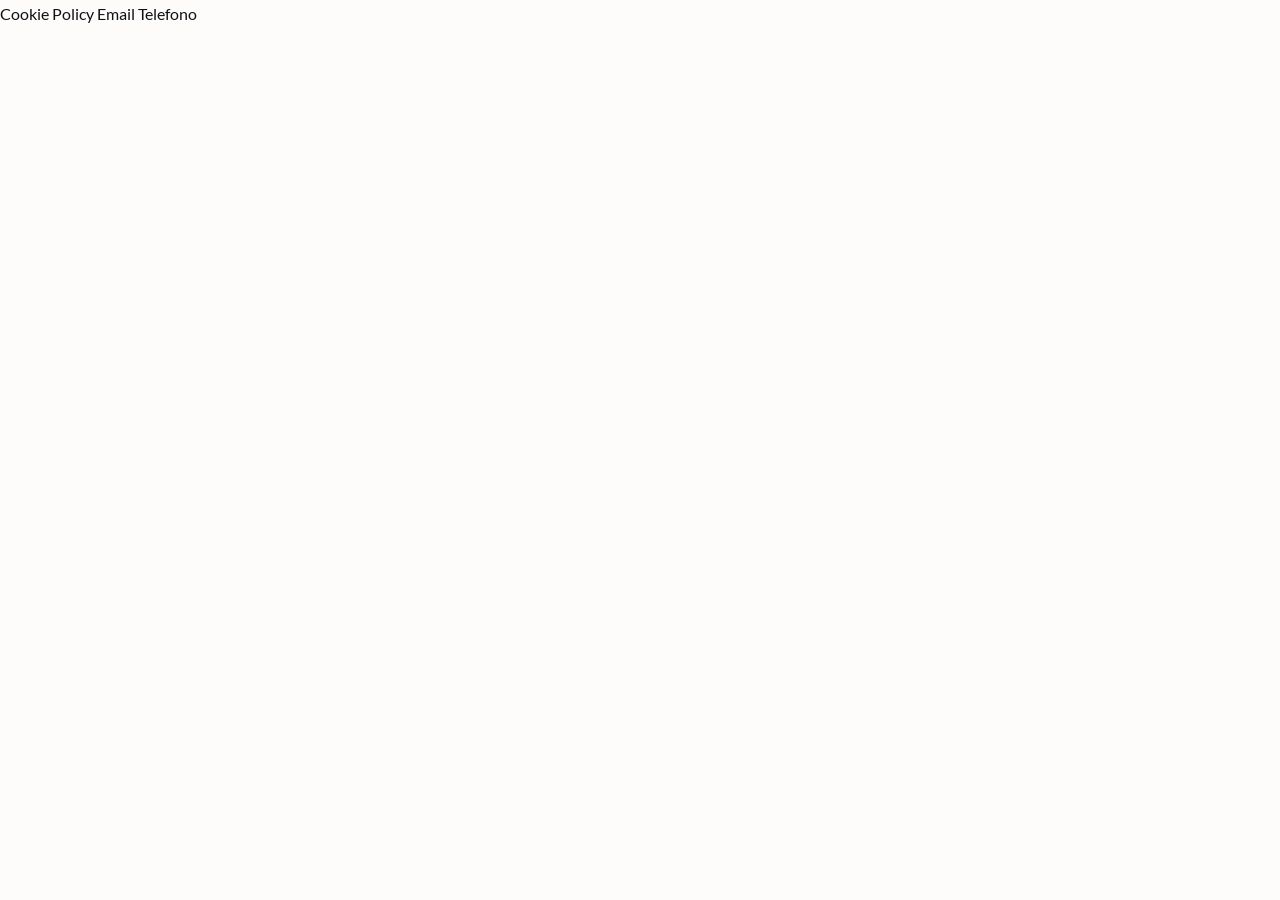
==== index.html @ 01be8a8a "Update index.html" ====
<!DOCTYPE html>
<html lang="it">
<head>
  <script type="text/javascript" src="https://embeds.iubenda.com/widgets/baecb75a-e04f-4a99-af98-a6223f1352f0.js"></script>
  <meta charset="UTF-8" />
  <meta name="viewport" content="width=device-width, initial-scale=1.0" />

  <!-- ═══ SEO META TAGS ═══ -->
  <title>Studio Legale Callari Cefalù | Avvocato Diritto Civile e Commerciale</title>
  <meta name="description" content="Studio Legale Callari a Cefalù (PA). Assistenza legale in diritto civile, diritto d'impresa, contrattualistica commerciale e recupero crediti. Consulenza per privati, professionisti e aziende su tutto il territorio nazionale." />
  <meta name="keywords" content="avvocato cefalù, studio legale cefalù, avvocato civilista cefalù, avvocato palermo, diritto d'impresa, recupero crediti, contrattualistica, avvocato callari" />
  <meta name="author" content="Studio Legale Callari" />
  <meta name="robots" content="index, follow" />
  <link rel="canonical" href="https://avvocatocallari.it/" />

  <!-- ═══ OPEN GRAPH (Facebook, WhatsApp, LinkedIn) ═══ -->
  <meta property="og:type" content="website" />
  <meta property="og:url" content="https://avvocatocallari.it/" />
  <meta property="og:title" content="Studio Legale Callari | Avvocato a Cefalù" />
  <meta property="og:description" content="Assistenza legale in diritto civile, diritto d'impresa e contrattualistica commerciale. Studio con sede a Cefalù, operante su tutto il territorio nazionale." />
  <meta property="og:image" content="https://avvocatocallari.it/logo-callari-lawfirm.png" />
  <meta property="og:locale" content="it_IT" />
  <meta property="og:site_name" content="Studio Legale Callari" />

  <!-- ═══ TWITTER CARD ═══ -->
  <meta name="twitter:card" content="summary_large_image" />
  <meta name="twitter:title" content="Studio Legale Callari | Avvocato a Cefalù" />
  <meta name="twitter:description" content="Assistenza legale in diritto civile, diritto d'impresa e contrattualistica commerciale a Cefalù." />
  <meta name="twitter:image" content="https://avvocatocallari.it/logo-callari-lawfirm.png" />

  <!-- ═══ FAVICON ═══ -->
  <link rel="icon" type="image/png" href="logo-callari-lawfirm.png" />
  <link rel="apple-touch-icon" href="logo-callari-lawfirm.png" />

  <!-- ═══ SCHEMA.ORG STRUCTURED DATA ═══ -->
  <script type="application/ld+json">
  {
    "@context": "https://schema.org",
    "@type": "LegalService",
    "name": "Studio Legale Callari",
    "image": "https://avvocatocallari.it/logo-callari-lawfirm.png",
    "url": "https://avvocatocallari.it/",
    "telephone": "+39-328-928-1558",
    "email": "vincenzocallari@gmail.com",
    "priceRange": "€€",
    "address": {
      "@type": "PostalAddress",
      "streetAddress": "Vicolo Culotta n. 3",
      "addressLocality": "Cefalù",
      "addressRegion": "PA",
      "postalCode": "90015",
      "addressCountry": "IT"
    },
    "geo": {
      "@type": "GeoCoordinates",
      "latitude": "38.0397",
      "longitude": "14.0228"
    },
    "areaServed": [
      {
        "@type": "City",
        "name": "Cefalù"
      },
      {
        "@type": "Country",
        "name": "Italia"
      }
    ],
    "serviceType": [
      "Diritto Civile",
      "Diritto d'Impresa",
      "Contrattualistica Commerciale",
      "Recupero Crediti"
    ],
    "founder": {
      "@type": "Person",
      "name": "Vincenzo Callari",
      "jobTitle": "Avvocato"
    },
    "openingHoursSpecification": {
      "@type": "OpeningHoursSpecification",
      "dayOfWeek": ["Monday", "Tuesday", "Wednesday", "Thursday", "Friday"],
      "opens": "09:00",
      "closes": "19:00",
      "description": "Su appuntamento"
    }
  }
  </script>

  <style>
    /* Font self-hosted - no chiamate a Google Fonts */
    @font-face { font-display: swap; font-family: 'Lato'; font-style: normal; font-weight: 300; src: url('lato-v25-latin-300.woff2') format('woff2'); }
    @font-face { font-display: swap; font-family: 'Lato'; font-style: normal; font-weight: 400; src: url('lato-v25-latin-regular.woff2') format('woff2'); }
    @font-face { font-display: swap; font-family: 'Lato'; font-style: normal; font-weight: 700; src: url('lato-v25-latin-700.woff2') format('woff2'); }
    @font-face { font-display: swap; font-family: 'Playfair Display'; font-style: normal; font-weight: 400; src: url('playfair-display-v40-latin-regular.woff2') format('woff2'); }
    @font-face { font-display: swap; font-family: 'Playfair Display'; font-style: normal; font-weight: 500; src: url('playfair-display-v40-latin-500.woff2') format('woff2'); }
    @font-face { font-display: swap; font-family: 'Playfair Display'; font-style: italic; font-weight: 400; src: url('playfair-display-v40-latin-italic.woff2') format('woff2'); }
  
    *, *::before, *::after { box-sizing: border-box; margin: 0; padding: 0; }

    :root {
      --ink:      #0e1117;
      --ink-2:    #3a3f4a;
      --ink-3:    #7a8190;
      --gold:     #9e7c3f;
      --gold-mid: #b8935a;
      --gold-l:   #f5ede0;
      --gold-ll:  #faf5ee;
      --navy:     #14213d;
      --line:     #e4e7ed;
      --line-warm:#e8e2d9;
      --bg:       #fdfcfa;
      --bg-off:   #f7f4ef;
      --max:      1100px;
      --ease:     cubic-bezier(.4,0,.2,1);
    }

    html { scroll-behavior: smooth; font-size: 16px; }

    body {
      font-family: 'Lato', sans-serif;
      background: var(--bg);
      color: var(--ink);
      line-height: 1.7;
      -webkit-font-smoothing: antialiased;
    }

    a { color: inherit; text-decoration: none; }
    img { max-width: 100%; display: block; }

    .wrap {
      width: min(var(--max), 100% - 48px);
      margin-inline: auto;
    }

    @keyframes fadeUp {
      from { opacity: 0; transform: translateY(28px); }
      to   { opacity: 1; transform: translateY(0); }
    }
    .fade-up { animation: fadeUp .8s var(--ease) both; }
    .delay-1 { animation-delay: .12s; }
    .delay-2 { animation-delay: .24s; }
    .delay-3 { animation-delay: .36s; }

    /* ── HEADER ─────────────────────────────────────── */
    header {
      position: sticky; top: 0; z-index: 90;
      background: rgba(253,252,250,.97);
      backdrop-filter: blur(14px);
      border-bottom: 1px solid var(--line-warm);
    }

    .nav-inner {
      display: flex;
      align-items: center;
      justify-content: space-between;
      height: 100px;
      gap: 32px;
    }

    .brand a { display: flex; align-items: center; text-decoration: none; }
    .brand svg { height: 52px; width: auto; }

    .nav-links { display: flex; gap: 4px; list-style: none; }
    .nav-links a {
      padding: 8px 16px;
      border-radius: 4px;
      font-size: .8rem;
      font-weight: 700;
      letter-spacing: .07em;
      text-transform: uppercase;
      color: var(--ink-3);
      transition: color .2s, background .2s;
    }
    .nav-links a:hover { color: var(--navy); background: var(--gold-ll); }

    .nav-cta {
      padding: 10px 22px !important;
      background: var(--navy) !important;
      color: #fff !important;
      border-radius: 4px !important;
      transition: background .2s !important;
    }
    .nav-cta:hover { background: var(--gold) !important; }

    /* ── QUOTE BAND ─────────────────────────────────── */
    .quote-band {
      background: var(--navy);
      padding: 88px 0;
      position: relative;
      overflow: hidden;
    }
    .quote-band::before {
      content: '"';
      font-family: 'Playfair Display', serif;
      font-size: 30rem;
      line-height: .7;
      color: rgba(255,255,255,.03);
      position: absolute;
      top: -40px; left: -20px;
      pointer-events: none;
      user-select: none;
    }
    .quote-band::after {
      content: '';
      position: absolute;
      bottom: 0; left: 0; right: 0;
      height: 3px;
      background: linear-gradient(90deg, transparent, var(--gold-mid), transparent);
    }

    .quote-band blockquote {
      font-family: 'Playfair Display', serif;
      font-style: italic;
      font-size: clamp(1.5rem, 2.8vw, 2.2rem);
      line-height: 1.55;
      color: rgba(255,255,255,.92);
      max-width: 58ch;
      position: relative;
      padding-left: 32px;
    }
    .quote-band blockquote::before {
      content: '';
      position: absolute;
      left: 0; top: 6px; bottom: 6px;
      width: 3px;
      background: var(--gold-mid);
      border-radius: 2px;
    }

    /* ── GENERIC SECTION ────────────────────────────── */
    section { padding: 88px 0; border-bottom: 1px solid var(--line-warm); }
    section:last-of-type { border-bottom: none; }

    .section-label {
      display: inline-flex;
      align-items: center;
      gap: 10px;
      font-size: .7rem;
      font-weight: 700;
      letter-spacing: .16em;
      text-transform: uppercase;
      color: var(--gold);
      margin-bottom: 16px;
    }
    .section-label::before {
      content: '';
      display: block;
      width: 24px; height: 1px;
      background: var(--gold);
    }

    .section-title {
      font-family: 'Playfair Display', serif;
      font-size: clamp(2rem, 3.5vw, 3rem);
      font-weight: 400;
      line-height: 1.1;
      letter-spacing: -.02em;
      color: var(--navy);
      margin-bottom: 16px;
    }

    .section-sub {
      font-size: 1rem;
      color: var(--ink-3);
      max-width: 56ch;
      line-height: 1.8;
    }

    .section-head { margin-bottom: 56px; }

    /* ── STUDIO ─────────────────────────────────────── */
    #studio { background: var(--bg); }

    .studio-grid {
      display: grid;
      grid-template-columns: 1fr 1fr;
      gap: 56px;
    }

    .studio-block p {
      color: var(--ink-2);
      font-size: 1rem;
      line-height: 1.85;
      margin-bottom: 20px;
      text-align: justify;
    }
    .studio-block p:last-child { margin-bottom: 0; }

    /* ── SERVICES ───────────────────────────────────── */
    #servizi { background: var(--bg-off); }

    .services-grid {
      display: grid;
      grid-template-columns: repeat(3, 1fr);
      gap: 24px;
    }

    .svc {
      background: var(--bg);
      border: 1px solid var(--line-warm);
      border-radius: 10px;
      padding: 36px 30px 30px;
      position: relative;
      overflow: hidden;
      transition: transform .25s var(--ease), box-shadow .25s var(--ease);
    }
    .svc::before {
      content: '';
      position: absolute;
      top: 0; left: 0; right: 0;
      height: 3px;
      background: linear-gradient(90deg, var(--gold), var(--gold-mid));
      transform: scaleX(0);
      transform-origin: left;
      transition: transform .3s var(--ease);
    }
    .svc:hover { transform: translateY(-4px); box-shadow: 0 16px 48px rgba(14,17,23,.08); }
    .svc:hover::before { transform: scaleX(1); }

    .svc h3 {
      font-family: 'Playfair Display', serif;
      font-size: 1.35rem;
      font-weight: 400;
      color: var(--navy);
      margin-bottom: 14px;
      line-height: 1.25;
    }
    .svc p {
      font-size: .9rem;
      color: var(--ink-3);
      line-height: 1.8;
      text-align: justify;
    }
    .svc-link {
      display: inline-flex;
      align-items: center;
      gap: 6px;
      margin-top: 20px;
      font-size: .75rem;
      font-weight: 700;
      letter-spacing: .09em;
      text-transform: uppercase;
      color: var(--gold);
      transition: gap .2s;
    }
    .svc-link:hover { gap: 10px; }
    .svc-link::after { content: '→'; }

    /* ── METHOD ─────────────────────────────────────── */
    #metodo { background: var(--navy); }
    #metodo .section-label { color: var(--gold-mid); }
    #metodo .section-label::before { background: var(--gold-mid); }
    #metodo .section-title { color: #fff; }

    .method-grid {
      display: grid;
      grid-template-columns: repeat(4, 1fr);
      gap: 1px;
      background: rgba(255,255,255,.08);
      border: 1px solid rgba(255,255,255,.08);
      border-radius: 10px;
      overflow: hidden;
    }

    .step {
      padding: 36px 28px;
      background: rgba(255,255,255,.03);
      transition: background .2s;
    }
    .step:hover { background: rgba(255,255,255,.07); }

    .step-num {
      font-family: 'Playfair Display', serif;
      font-size: 4rem;
      font-weight: 400;
      color: var(--gold-mid);
      opacity: .35;
      line-height: 1;
      margin-bottom: 20px;
      user-select: none;
    }
    .step h3 {
      font-size: .8rem;
      font-weight: 700;
      letter-spacing: .09em;
      text-transform: uppercase;
      color: rgba(255,255,255,.9);
      margin-bottom: 12px;
    }
    .step p { font-size: .875rem; color: rgba(255,255,255,.5); line-height: 1.75; }

    /* ── LAW PILLS ──────────────────────────────────── */
    #lawpills { background: var(--bg-off); }

    .pills-grid {
      display: grid;
      grid-template-columns: repeat(3, 1fr);
      gap: 20px;
    }

    .pill-card {
      background: var(--bg);
      border: 1px solid var(--line-warm);
      border-radius: 10px;
      padding: 28px;
      display: flex;
      flex-direction: column;
      gap: 14px;
      transition: transform .25s var(--ease), box-shadow .25s var(--ease);
    }
    .pill-card:hover { transform: translateY(-3px); box-shadow: 0 12px 36px rgba(14,17,23,.07); }

    .pill-tag {
      display: inline-block;
      font-size: .65rem;
      font-weight: 700;
      letter-spacing: .12em;
      text-transform: uppercase;
      padding: 5px 11px;
      border-radius: 3px;
      align-self: flex-start;
    }
    .pill-tag--massima   { background: #eef2ff; color: #3730a3; }
    .pill-tag--curiosita { background: var(--gold-ll); color: #7c5c1e; }
    .pill-tag--caso      { background: #f0fdf4; color: #166534; }

    .pill-title {
      font-family: 'Playfair Display', serif;
      font-size: 1.1rem;
      font-weight: 400;
      color: var(--navy);
      line-height: 1.3;
    }
    .pill-text {
      font-size: .875rem;
      color: var(--ink-3);
      line-height: 1.8;
      text-align: justify;
      flex-grow: 1;
    }

    /* ── FAQ ────────────────────────────────────────── */
    #faq { background: var(--bg); }

    .faq-list {
      border: 1px solid var(--line-warm);
      border-radius: 10px;
      overflow: hidden;
    }
    .faq-item {
      border-bottom: 1px solid var(--line-warm);
      padding: 32px 36px;
      display: grid;
      grid-template-columns: 1fr 1fr;
      gap: 40px;
      transition: background .2s;
    }
    .faq-item:last-child { border-bottom: none; }
    .faq-item:hover { background: var(--gold-ll); }

    .faq-q {
      font-family: 'Playfair Display', serif;
      font-size: 1.1rem;
      font-weight: 400;
      color: var(--navy);
      line-height: 1.4;
    }
    .faq-a { font-size: .9rem; color: var(--ink-3); line-height: 1.8; }

    /* ── CONTACT ────────────────────────────────────── */
    #contatti { background: var(--bg-off); }

    .contact-grid {
      display: grid;
      grid-template-columns: 1fr 1fr;
      gap: 32px;
      align-items: start;
    }

    .contact-block {
      background: var(--bg);
      border: 1px solid var(--line-warm);
      border-radius: 10px;
      overflow: hidden;
    }
    .contact-row {
      display: grid;
      grid-template-columns: 110px 1fr;
      gap: 16px;
      align-items: start;
      padding: 18px 24px;
      border-bottom: 1px solid var(--line-warm);
      transition: background .15s;
    }
    .contact-row:last-child { border-bottom: none; }
    .contact-row:hover { background: var(--gold-ll); }

    .contact-key {
      font-size: .68rem;
      font-weight: 700;
      letter-spacing: .12em;
      text-transform: uppercase;
      color: var(--ink-3);
      padding-top: 2px;
    }
    .contact-val { font-size: .95rem; color: var(--ink-2); line-height: 1.6; }
    .contact-val a { color: var(--gold); }

    .cta-box {
      background: var(--navy);
      border-radius: 10px;
      padding: 44px;
      color: #fff;
      position: relative;
      overflow: hidden;
    }
    .cta-box::after {
      content: '';
      position: absolute;
      bottom: 0; left: 0; right: 0;
      height: 3px;
      background: linear-gradient(90deg, var(--gold), var(--gold-mid), transparent);
    }

    .cta-box h3 {
      font-family: 'Playfair Display', serif;
      font-size: 2rem;
      font-weight: 400;
      line-height: 1.2;
      margin-bottom: 14px;
    }
    .cta-box p {
      font-size: .95rem;
      color: rgba(255,255,255,.55);
      margin-bottom: 28px;
      line-height: 1.8;
    }
    .cta-list {
      list-style: none;
      display: grid;
      gap: 10px;
      margin-bottom: 36px;
    }
    .cta-list li {
      display: flex;
      align-items: flex-start;
      gap: 12px;
      font-size: .875rem;
      color: rgba(255,255,255,.7);
    }
    .cta-list li::before { content: '—'; color: var(--gold-mid); flex-shrink: 0; }

    .cta-btns { display: flex; gap: 12px; flex-wrap: wrap; }

    /* ── BUTTONS ────────────────────────────────────── */
    .btn {
      display: inline-flex;
      align-items: center;
      justify-content: center;
      padding: 13px 26px;
      border-radius: 5px;
      font-size: .85rem;
      font-weight: 700;
      letter-spacing: .05em;
      text-transform: uppercase;
      cursor: pointer;
      border: none;
      transition: background .2s, transform .15s, box-shadow .2s;
    }
    .btn:hover { transform: translateY(-1px); }
    .btn-white { background: #fff; color: var(--navy); }
    .btn-white:hover { background: var(--gold-l); box-shadow: 0 6px 20px rgba(0,0,0,.1); }
    .btn-gold { background: var(--gold); color: #fff; }
    .btn-gold:hover { background: #7c6030; box-shadow: 0 6px 20px rgba(158,124,63,.3); }

    /* ── FOOTER ─────────────────────────────────────── */
    footer {
      background: #0a0e18;
      color: rgba(255,255,255,.35);
      padding: 44px 0;
      font-size: .82rem;
    }
    .footer-inner {
      display: flex;
      justify-content: space-between;
      align-items: center;
      gap: 24px;
      flex-wrap: wrap;
    }
    .footer-brand {
      font-family: 'Playfair Display', serif;
      font-size: 1.05rem;
      color: rgba(255,255,255,.65);
      margin-bottom: 4px;
    }
    .footer-links { display: flex; gap: 20px; }
    .footer-links a { color: rgba(255,255,255,.35); transition: color .2s; }
    .footer-links a:hover { color: var(--gold-mid); }
    footer p { line-height: 1.75; }

    /* ── RESPONSIVE ─────────────────────────────────── */
    @media (max-width: 960px) {
      .studio-grid, .contact-grid { grid-template-columns: 1fr; }
      .method-grid { grid-template-columns: repeat(2, 1fr); }
      .step { border-bottom: 1px solid rgba(255,255,255,.08); }
      .step:nth-last-child(-n+2) { border-bottom: none; }
      .services-grid { grid-template-columns: 1fr; }
      .pills-grid { grid-template-columns: repeat(2, 1fr); }
      .faq-item { grid-template-columns: 1fr; gap: 14px; }
      .footer-inner { flex-direction: column; align-items: flex-start; }
    }
    @media (max-width: 640px) {
      .nav-links { display: none; }
      .method-grid { grid-template-columns: 1fr; }
      .pills-grid { grid-template-columns: 1fr; }
      .quote-band::before { display: none; }
    }
  </style>
<!-- ═══ JSON-LD STRUCTURED DATA ═══ -->
<script type="application/ld+json">
{
  "@context": "https://schema.org",
  "@type": "LegalService",
  "@id": "https://avvocatocallari.it/#legalservice",
  "name": "Studio Legale Callari",
  "alternateName": "Avvocato Vincenzo Callari",
  "description": "Studio Legale Callari a Cefalù (PA). Assistenza legale in diritto civile, diritto d'impresa, contrattualistica commerciale e recupero crediti. Consulenza per privati, professionisti e aziende su tutto il territorio nazionale.",
  "url": "https://avvocatocallari.it/",
  "logo": "https://avvocatocallari.it/logo-callari-lawfirm.png",
  "image": "https://avvocatocallari.it/logo-callari-lawfirm.png",
  "telephone": "+39 328 928 1558",
  "email": "studio@avvocatocallari.it",
  "priceRange": "€€",
  "address": {
    "@type": "PostalAddress",
    "streetAddress": "Vicolo Culotta n. 3",
    "addressLocality": "Cefalù",
    "addressRegion": "PA",
    "postalCode": "90015",
    "addressCountry": "IT"
  },
  "geo": {
    "@type": "GeoCoordinates",
    "latitude": 38.0398,
    "longitude": 14.0228
  },
  "openingHoursSpecification": [{
    "@type": "OpeningHoursSpecification",
    "dayOfWeek": ["Monday", "Tuesday", "Wednesday", "Thursday", "Friday"],
    "opens": "09:00",
    "closes": "18:00"
  }],
  "areaServed": [
    {"@type": "City", "name": "Cefalù"},
    {"@type": "City", "name": "Palermo"},
    {"@type": "City", "name": "Termini Imerese"},
    {"@type": "Country", "name": "Italia"}
  ],
  "serviceType": [
    "Diritto Civile",
    "Diritto d'Impresa",
    "Contrattualistica Commerciale",
    "Recupero Crediti",
    "Consulenza Legale"
  ],
  "founder": {
    "@type":
</head>
<body>

<!-- ══ HEADER ════════════════════════════════════════ -->
<header>
  <div class="wrap nav-inner">
            <a href="#" class="brand">
        <img src="[data-uri]" alt="Studio Legale Callari" style="height:68px;width:auto;display:block;">
      </a>
    <nav>
      <ul class="nav-links">
        <li><a href="#studio">Studio</a></li>
        <li><a href="#servizi">Attività</a></li>
        <li><a href="#metodo">Metodo</a></li>
        <li><a href="#lawpills">Law Pills</a></li>
        <li><a href="#contatti" class="nav-cta">Contattaci</a></li>
      </ul>
    </nav>
  </div>
</header>

<!-- ══ QUOTE BAND ════════════════════════════════════ -->
<div class="quote-band">
  <div class="wrap">
    <blockquote class="fade-up">
      Ogni incarico richiede metodo, rigore e chiarezza. Il cliente deve comprendere il problema, le opzioni disponibili e la strategia più adatta per tutelare concretamente i propri interessi.
    </blockquote>
  </div>
</div>

<!-- ══ STUDIO ════════════════════════════════════════ -->
<section id="studio">
  <div class="wrap">
    <div class="section-head">
      <div class="section-label">Lo studio</div>
      <h2 class="section-title">Chi siamo</h2>
    </div>
    <div class="studio-grid">
      <div class="studio-block">
        <p>Lo Studio Legale Callari opera prevalentemente nelle materie del diritto civile e commerciale, con particolare focus sulla contrattualistica d'impresa e sull'assistenza alle aziende nella gestione delle problematiche legali connesse ai rapporti commerciali. Lo Studio offre supporto sia nella fase di consulenza strategica sia nella gestione del contenzioso, con l'obiettivo di garantire una tutela efficace e concreta degli interessi d'impresa.</p>
      </div>
      <div class="studio-block">
        <p>Lo Studio ha sede a Cefalù e opera su tutto il territorio nazionale, avvalendosi di una rete consolidata di collaborazioni con professionisti di comprovata competenza, che consente di assicurare una presenza capillare e un'assistenza diretta presso i principali fori italiani.</p>
      </div>
    </div>
  </div>
</section>

<!-- ══ SERVICES ══════════════════════════════════════ -->
<section id="servizi">
  <div class="wrap">
    <div class="section-head">
      <div class="section-label">Aree di attività</div>
      <h2 class="section-title">Cosa facciamo</h2>
    </div>
    <div class="services-grid">
      <div class="svc">
        <h3>Diritto d'Impresa</h3>
        <p>Lo Studio Legale Callari affianca aziende, professionisti e operatori economici nella gestione delle questioni giuridiche connesse all'attività d'impresa, contribuendo al perseguimento dei loro obiettivi economici e strategici.</p>
        <a class="svc-link" href="#contatti">Richiedi un contatto</a>
      </div>
      <div class="svc">
        <h3>Diritto Civile</h3>
        <p>Attraverso un approccio fondato su metodo, rigore e tempestività lo studio presta assistenza legale, sia in ambito stragiudiziale che giudiziale, in materia di diritto civile, con particolare focus sulla gestione dei rapporti obbligatori e sulla tutela della proprietà e dei diritti reali.</p>
        <a class="svc-link" href="#contatti">Parliamone</a>
      </div>
      <div class="svc">
        <h3>Recupero Crediti</h3>
        <p>Lo Studio offre assistenza specialistica per la salvaguardia dei diritti di credito, affiancando privati e imprese nella gestione delle posizioni deteriorate. L'attività comprende l'analisi preliminare della posizione debitoria, la predisposizione di strategie di recupero personalizzate e l'assistenza nelle fasi stragiudiziali e giudiziali.</p>
        <a class="svc-link" href="#contatti">Chiedi una valutazione</a>
      </div>
    </div>
  </div>
</section>

<!-- ══ METHOD ════════════════════════════════════════ -->
<section id="metodo">
  <div class="wrap">
    <div class="section-head">
      <div class="section-label">Il nostro metodo</div>
      <h2 class="section-title">Come lavoriamo</h2>
    </div>
    <div class="method-grid">
      <div class="step">
        <div class="step-num">01</div>
        <h3>Analisi Preliminare</h3>
        <p>Esame del caso, analisi della documentazione e individuazione degli obiettivi da raggiungere.</p>
      </div>
      <div class="step">
        <div class="step-num">02</div>
        <h3>Strategia Legale</h3>
        <p>Valutazione del percorso più efficace, attraverso l'individuazione delle possibili strategie di tutela nella fase stragiudiziale o giudiziale.</p>
      </div>
      <div class="step">
        <div class="step-num">03</div>
        <h3>Chiarezza</h3>
        <p>Informazioni chiare su tempi, passaggi e possibili esiti dell'attività professionale.</p>
      </div>
      <div class="step">
        <div class="step-num">04</div>
        <h3>Tutela Concreta</h3>
        <p>Ogni attività è orientata a proteggere in modo serio e consapevole gli interessi del cliente.</p>
      </div>
    </div>
  </div>
</section>

<!-- ══ LAW PILLS ═════════════════════════════════════ -->
<section id="lawpills">
  <div class="wrap">
    <div class="section-head">
      <div class="section-label">Dal nostro studio</div>
      <h2 class="section-title">Law Pills</h2>
      <p class="section-sub">Curiosità, massime e principi giuridici in pillole.</p>
    </div>
    <div class="pills-grid">
      <div class="pill-card">
        <span class="pill-tag pill-tag--massima">Massima</span>
        <h3 class="pill-title">Chi tace non sempre acconsente</h3>
        <p class="pill-text">Nel diritto dei contratti, il silenzio non equivale ad accettazione, salvo che la legge o gli usi lo prevedano diversamente. Prima di ritenere concluso un accordo, è sempre necessario verificare che vi sia stata una manifestazione di volontà chiara ed inequivoca.</p>
      </div>
      <div class="pill-card">
        <span class="pill-tag pill-tag--curiosita">Curiosità</span>
        <h3 class="pill-title">Il contratto scritto non è sempre obbligatorio</h3>
        <p class="pill-text">In Italia, la forma scritta è richiesta solo per alcune tipologie di contratti — come compravendite immobiliari o contratti di locazione ultranovennali. Per molti accordi commerciali, anche un accordo verbale è giuridicamente vincolante, seppur difficile da provare.</p>
      </div>
      <div class="pill-card">
        <span class="pill-tag pill-tag--caso">Caso risolto</span>
        <h3 class="pill-title">Clausola penale eccessiva? Si può ridurre</h3>
        <p class="pill-text">In un recente incarico, il nostro studio ha ottenuto la riduzione giudiziale di una clausola penale contrattuale ritenuta manifestamente eccessiva rispetto al danno effettivamente subito. L'art. 1384 c.c. attribuisce al giudice questo potere di intervento.</p>
      </div>
      <div class="pill-card">
        <span class="pill-tag pill-tag--massima">Massima</span>
        <h3 class="pill-title">Il creditore ha l'obbligo di cooperare</h3>
        <p class="pill-text">Secondo il principio di buona fede nell'esecuzione del contratto, il creditore non può aggravare inutilmente la posizione del debitore. Chi non collabora alla ricezione della prestazione può perdere il diritto agli interessi di mora.</p>
      </div>
      <div class="pill-card">
        <span class="pill-tag pill-tag--curiosita">Curiosità</span>
        <h3 class="pill-title">La PEC ha valore legale equiparato alla raccomandata</h3>
        <p class="pill-text">Una comunicazione inviata tramite Posta Elettronica Certificata ha lo stesso valore probatorio di una raccomandata con ricevuta di ritorno. È lo strumento più efficace per notifiche, diffide e comunicazioni formali in ambito professionale e commerciale.</p>
      </div>
      <div class="pill-card">
        <span class="pill-tag pill-tag--caso">Caso risolto</span>
        <h3 class="pill-title">Recupero credito senza ricorrere al tribunale</h3>
        <p class="pill-text">Attraverso una strategia stragiudiziale mirata — diffida formale via PEC, analisi della solvibilità del debitore e proposta di accordo transattivo — lo studio ha ottenuto il recupero integrale del credito in meno di 60 giorni, evitando costi e tempi del contenzioso.</p>
      </div>
    </div>
  </div>
</section>

<!-- ══ FAQ ════════════════════════════════════════════ -->
<section id="faq">
  <div class="wrap">
    <div class="section-head">
      <div class="section-label">FAQ</div>
      <h2 class="section-title">Domande frequenti</h2>
    </div>
    <div class="faq-list">
      <div class="faq-item">
        <div class="faq-q">Come richiedere un appuntamento?</div>
        <div class="faq-a">Puoi contattare lo studio tramite telefono, messaggio whatsapp, e-mail o pec per richiedere un primo appuntamento o una prima valutazione della questione.</div>
      </div>
      <div class="faq-item">
        <div class="faq-q">Lo studio assiste anche imprese?</div>
        <div class="faq-a">Sì, lo studio presta assistenza anche a professionisti, attività commerciali e società, in particolare in materia contrattuale e commerciale.</div>
      </div>
      <div class="faq-item">
        <div class="faq-q">È possibile ricevere assistenza da remoto?</div>
        <div class="faq-a">Sì, per molte attività di consulenza e revisione documentale è possibile operare anche a distanza, previo invio della documentazione utile.</div>
      </div>
      <div class="faq-item">
        <div class="faq-q">Quali documenti portare al primo incontro?</div>
        <div class="faq-a">È utile portare tutti i documenti rilevanti: contratti, comunicazioni, diffide, email, fatture, verbali o altri atti relativi alla vicenda.</div>
      </div>
    </div>
  </div>
</section>

<!-- ══ CONTACT ════════════════════════════════════════ -->
<section id="contatti">
  <div class="wrap">
    <div class="section-head">
      <div class="section-label">Contatti</div>
      <h2 class="section-title">Parliamoci</h2>
    </div>
    <div class="contact-grid">
      <div class="contact-block">
        <div class="contact-row">
          <span class="contact-key">Indirizzo</span>
          <span class="contact-val">Vicolo Culotta n. 3 – Cefalù</span>
        </div>
        <div class="contact-row">
          <span class="contact-key">Telefono</span>
          <span class="contact-val"><a href="tel:+393289281558">+39 328 928 1558</a></span>
        </div>
        <div class="contact-row">
          <span class="contact-key">Email</span>
          <span class="contact-val"><a href="mailto:studio@avvocatocallari.it">studio@avvocatocallari.it</a></span>
        </div>
        <div class="contact-row">
          <span class="contact-key">PEC</span>
          <span class="contact-val"><a href="mailto:vincenzo.callari@cert.avvocatitermini.it">vincenzo.callari@cert.avvocatitermini.it</a></span>
        </div>
        <div class="contact-row">
          <span class="contact-key">Ricevimento</span>
          <span class="contact-val">Su appuntamento</span>
        </div>
      </div>
      <div class="cta-box">
        <h3>Richiedi un primo contatto</h3>
        <p>Per richieste di informazioni o per fissare un appuntamento, scegli il canale più comodo.</p>
        <ul class="cta-list">
          <li>Telefono per appuntamenti e prime informazioni</li>
          <li>E-mail per richieste e invio documentazione</li>
          <li>PEC per comunicazioni formali</li>
        </ul>
        <div class="cta-btns">
          <a class="btn btn-white" href="mailto:studio@avvocatocallari.it">Scrivi una e-mail</a>
          <a class="btn btn-gold" href="tel:+393289281558">Chiama ora</a>
          <a class="btn btn-white" href="https://wa.me/393289281558" target="_blank" rel="noopener">WhatsApp</a>
        </div>
      </div>
    </div>
  </div>
</section>

<!-- ══ FOOTER ════════════════════════════════════════ -->
<footer>
  <div class="wrap footer-inner">
    <div>
      <div class="footer-brand">Studio Legale Callari</div>
      <p>Vicolo Culotta n. 3 – 90015 Cefalù (PA)</p>
      <p>Avv. Vincenzo Callari · P.IVA 06371600823</p>
      <p>Iscritto all'Albo degli Avvocati del Foro di Termini Imerese n. 1891/2015</p>
    </div>
    <div class="footer-links">
      <a href="https://www.iubenda.com/privacy-policy/32232904" class="iubenda-white iubenda-noiframe iubenda-embed" title="Privacy Policy ">Privacy Policy</a><script type="text/javascript">(function (w,d) {var loader = function () {var s = d.createElement("script"), tag = d.getElementsByTagName("script")[0]; s.src="https://cdn.iubenda.com/iubenda.js"; tag.parentNode.insertBefore(s,tag);}; if(w.addEventListener){w.addEventListener("load", loader, false);}else if(w.attachEvent){w.attachEvent("onload", loader);}else{w.onload = loader;}})(window, document);</script>
      <a href="https://www.iubenda.com/privacy-policy/32232904/cookie-policy" class="iubenda-white iubenda-noiframe iubenda-embed" title="Cookie Policy ">Cookie Policy</a><script type="text/javascript">(function (w,d) {var loader = function () {var s = d.createElement("script"), tag = d.getElementsByTagName("script")[0]; s.src="https://cdn.iubenda.com/iubenda.js"; tag.parentNode.insertBefore(s,tag);}; if(w.addEventListener){w.addEventListener("load", loader, false);}else if(w.attachEvent){w.attachEvent("onload", loader);}else{w.onload = loader;}})(window, document);</script>
      <a href="mailto:studio@avvocatocallari.it">Email</a>
      <a href="tel:+393289281558">Telefono</a>
    </div>
  </div>
</footer>

</body>
</html>
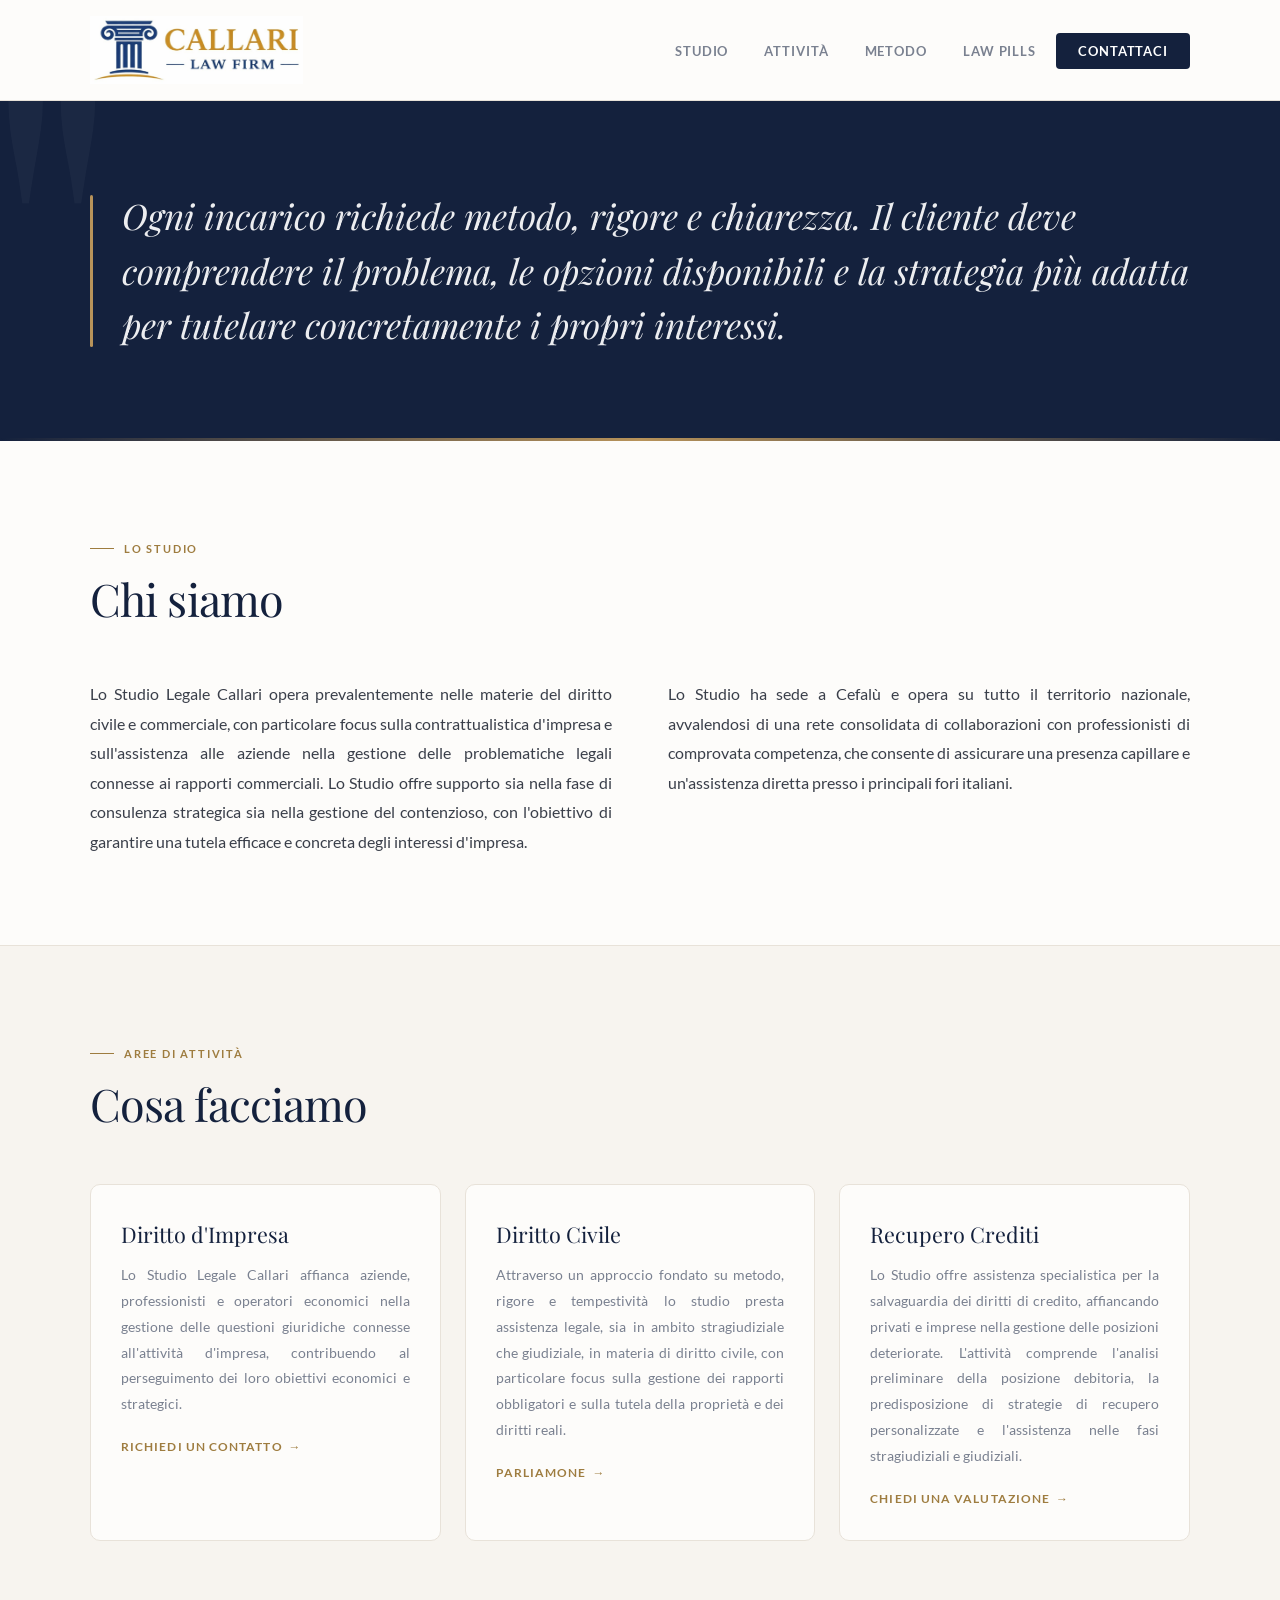
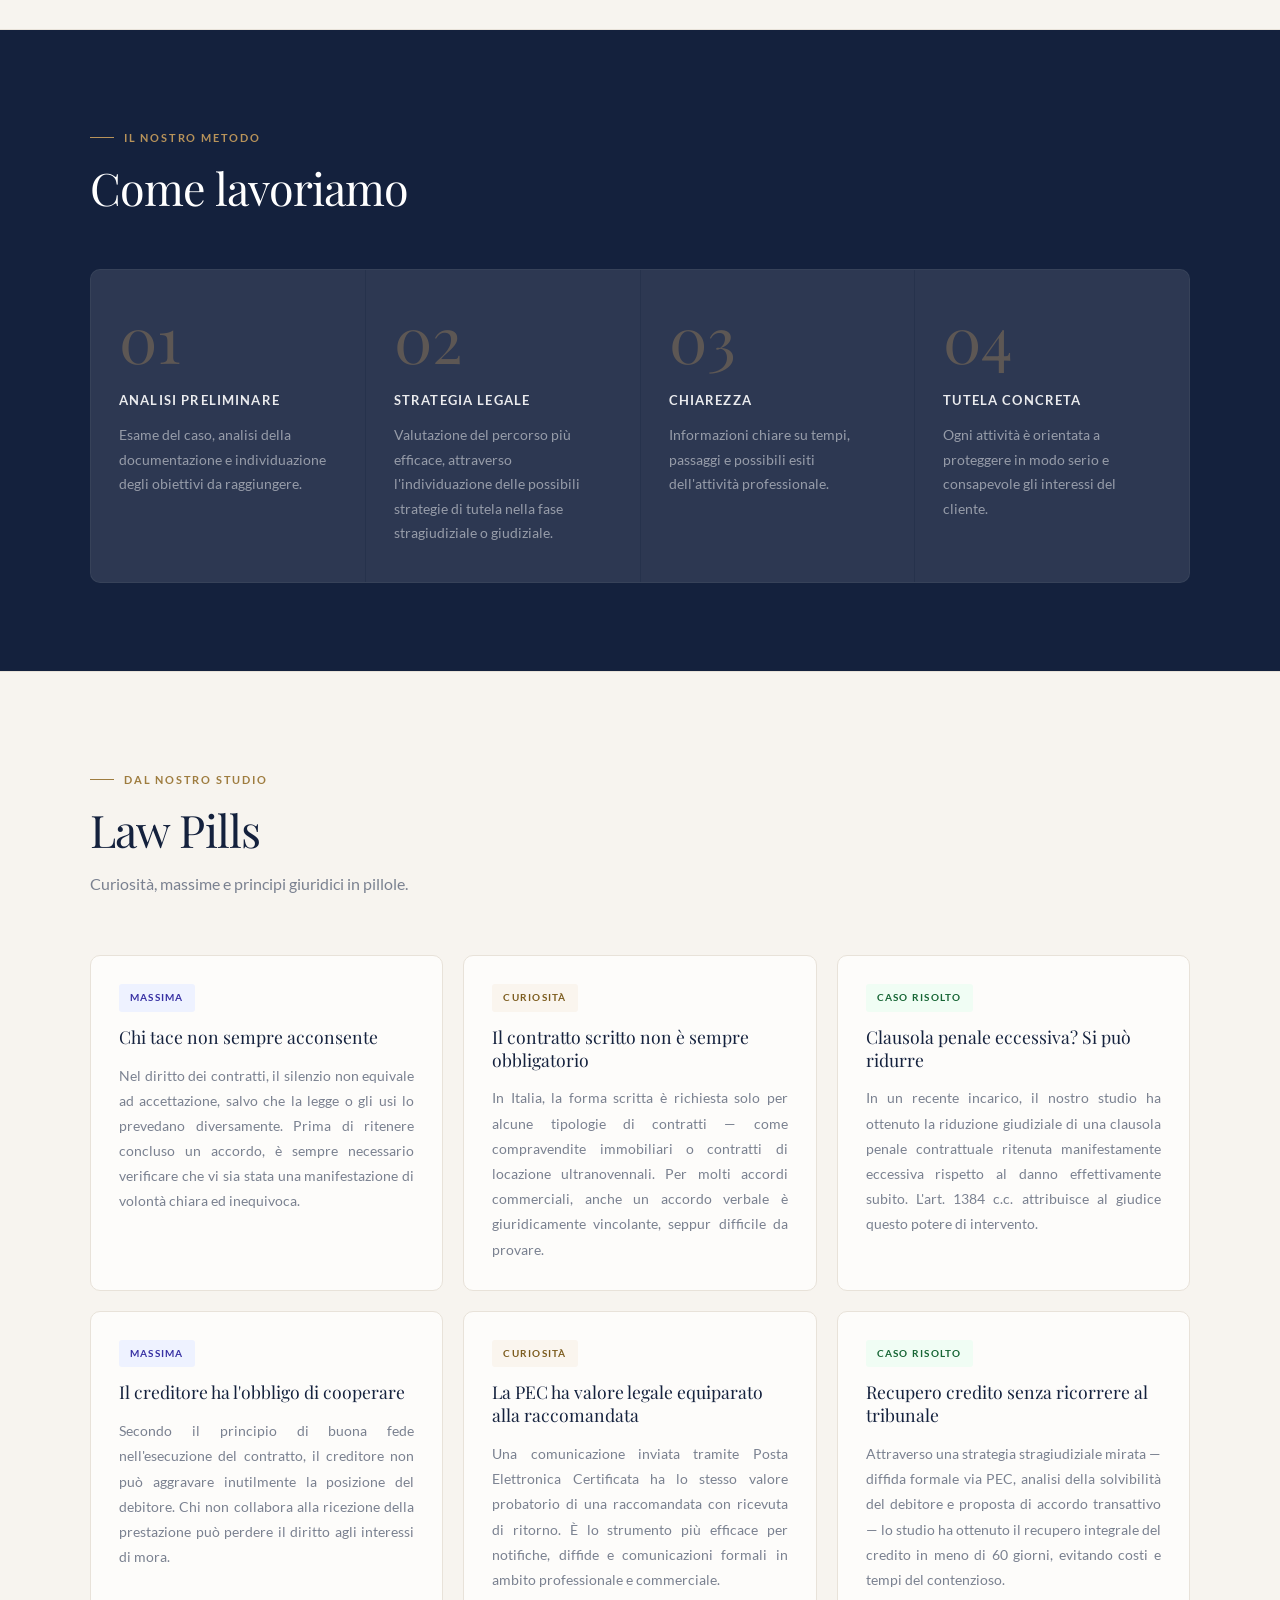
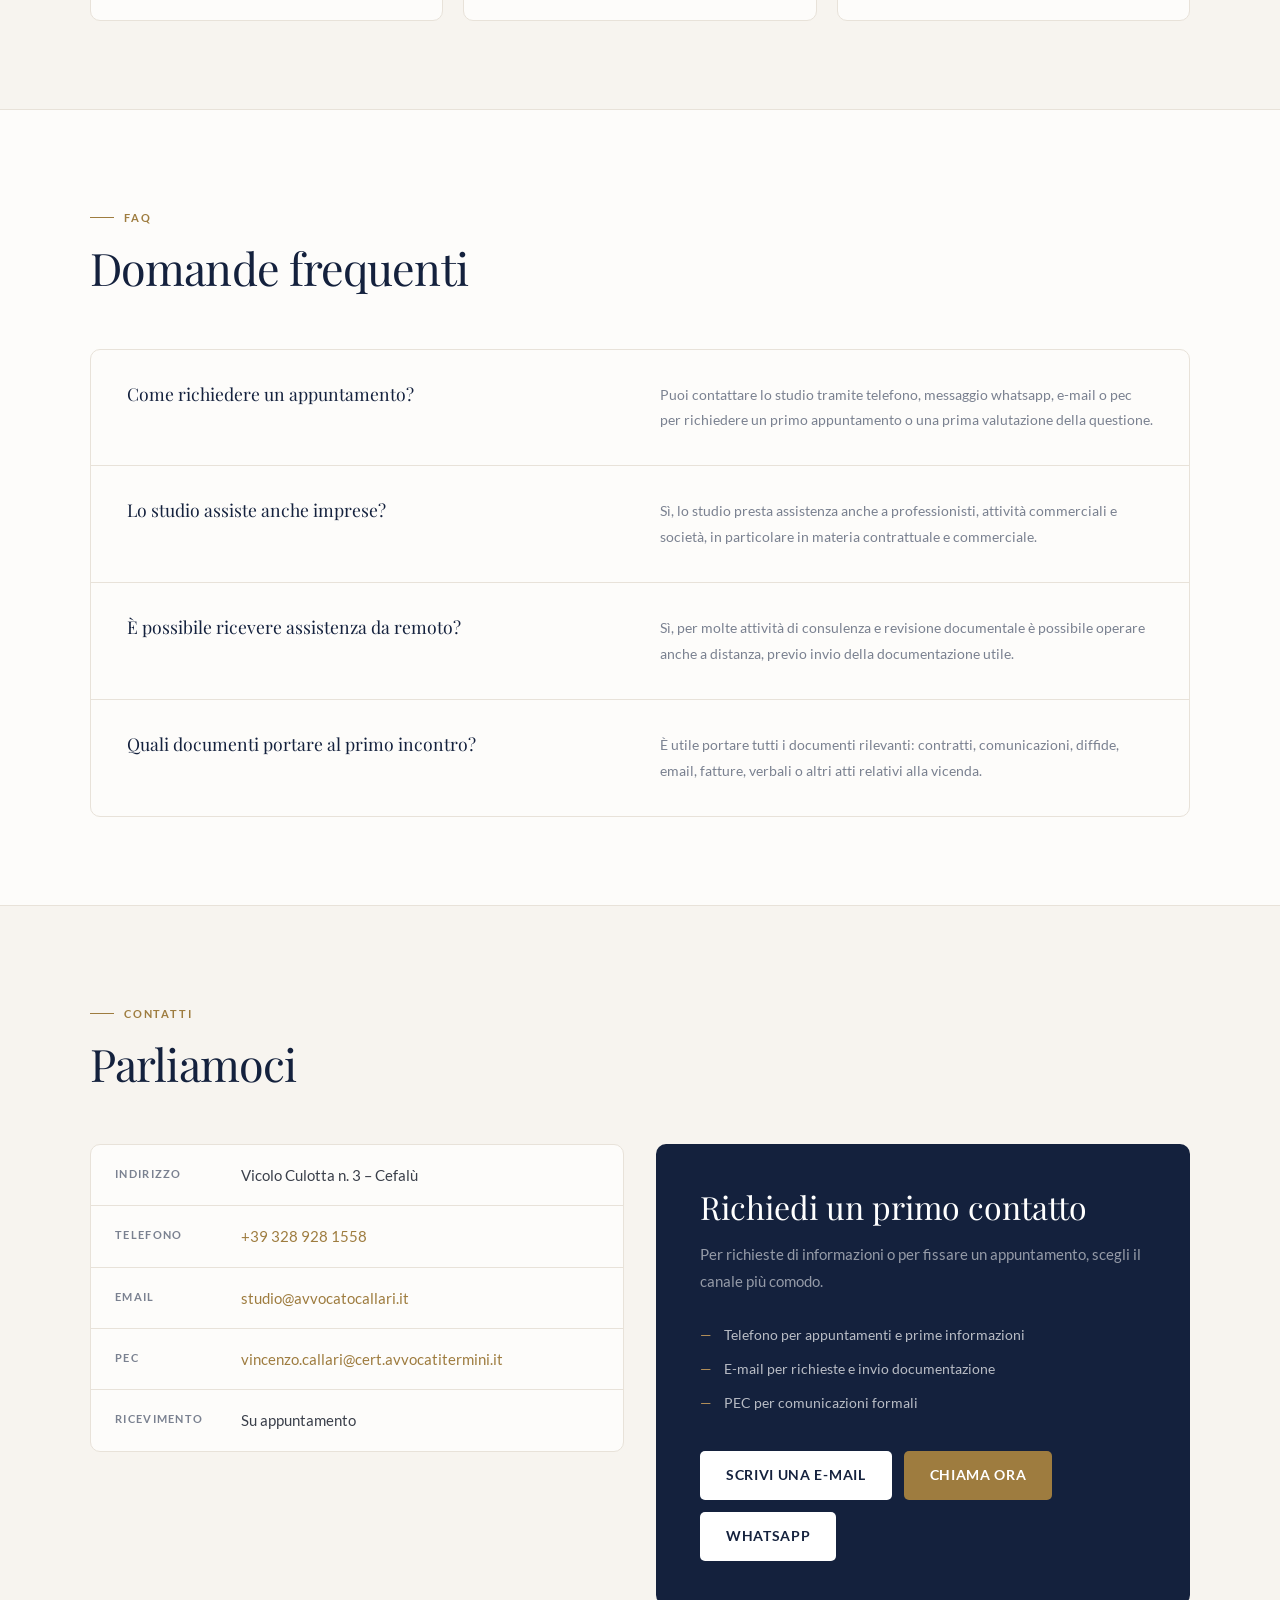
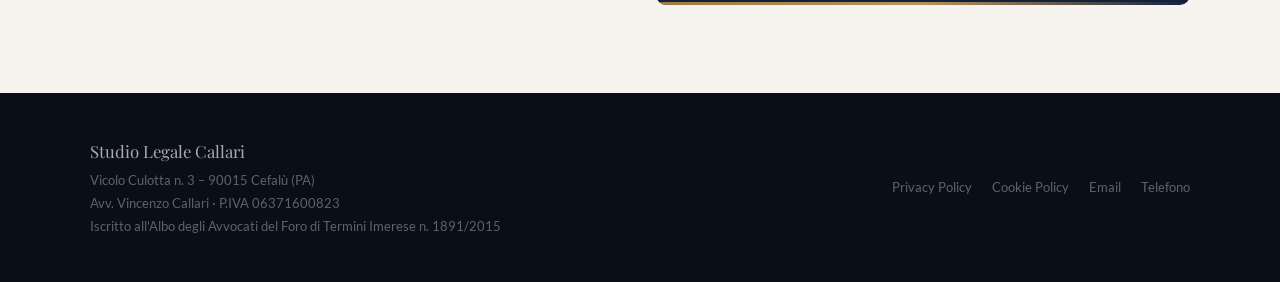
==== commit a8d89ca5: "Update index.html" ====
--- a/index.html
+++ b/index.html
@@ -617,55 +617,6 @@
       .quote-band::before { display: none; }
     }
   </style>
-<!-- ═══ JSON-LD STRUCTURED DATA ═══ -->
-<script type="application/ld+json">
-{
-  "@context": "https://schema.org",
-  "@type": "LegalService",
-  "@id": "https://avvocatocallari.it/#legalservice",
-  "name": "Studio Legale Callari",
-  "alternateName": "Avvocato Vincenzo Callari",
-  "description": "Studio Legale Callari a Cefalù (PA). Assistenza legale in diritto civile, diritto d'impresa, contrattualistica commerciale e recupero crediti. Consulenza per privati, professionisti e aziende su tutto il territorio nazionale.",
-  "url": "https://avvocatocallari.it/",
-  "logo": "https://avvocatocallari.it/logo-callari-lawfirm.png",
-  "image": "https://avvocatocallari.it/logo-callari-lawfirm.png",
-  "telephone": "+39 328 928 1558",
-  "email": "studio@avvocatocallari.it",
-  "priceRange": "€€",
-  "address": {
-    "@type": "PostalAddress",
-    "streetAddress": "Vicolo Culotta n. 3",
-    "addressLocality": "Cefalù",
-    "addressRegion": "PA",
-    "postalCode": "90015",
-    "addressCountry": "IT"
-  },
-  "geo": {
-    "@type": "GeoCoordinates",
-    "latitude": 38.0398,
-    "longitude": 14.0228
-  },
-  "openingHoursSpecification": [{
-    "@type": "OpeningHoursSpecification",
-    "dayOfWeek": ["Monday", "Tuesday", "Wednesday", "Thursday", "Friday"],
-    "opens": "09:00",
-    "closes": "18:00"
-  }],
-  "areaServed": [
-    {"@type": "City", "name": "Cefalù"},
-    {"@type": "City", "name": "Palermo"},
-    {"@type": "City", "name": "Termini Imerese"},
-    {"@type": "Country", "name": "Italia"}
-  ],
-  "serviceType": [
-    "Diritto Civile",
-    "Diritto d'Impresa",
-    "Contrattualistica Commerciale",
-    "Recupero Crediti",
-    "Consulenza Legale"
-  ],
-  "founder": {
-    "@type":
 </head>
 <body>
 
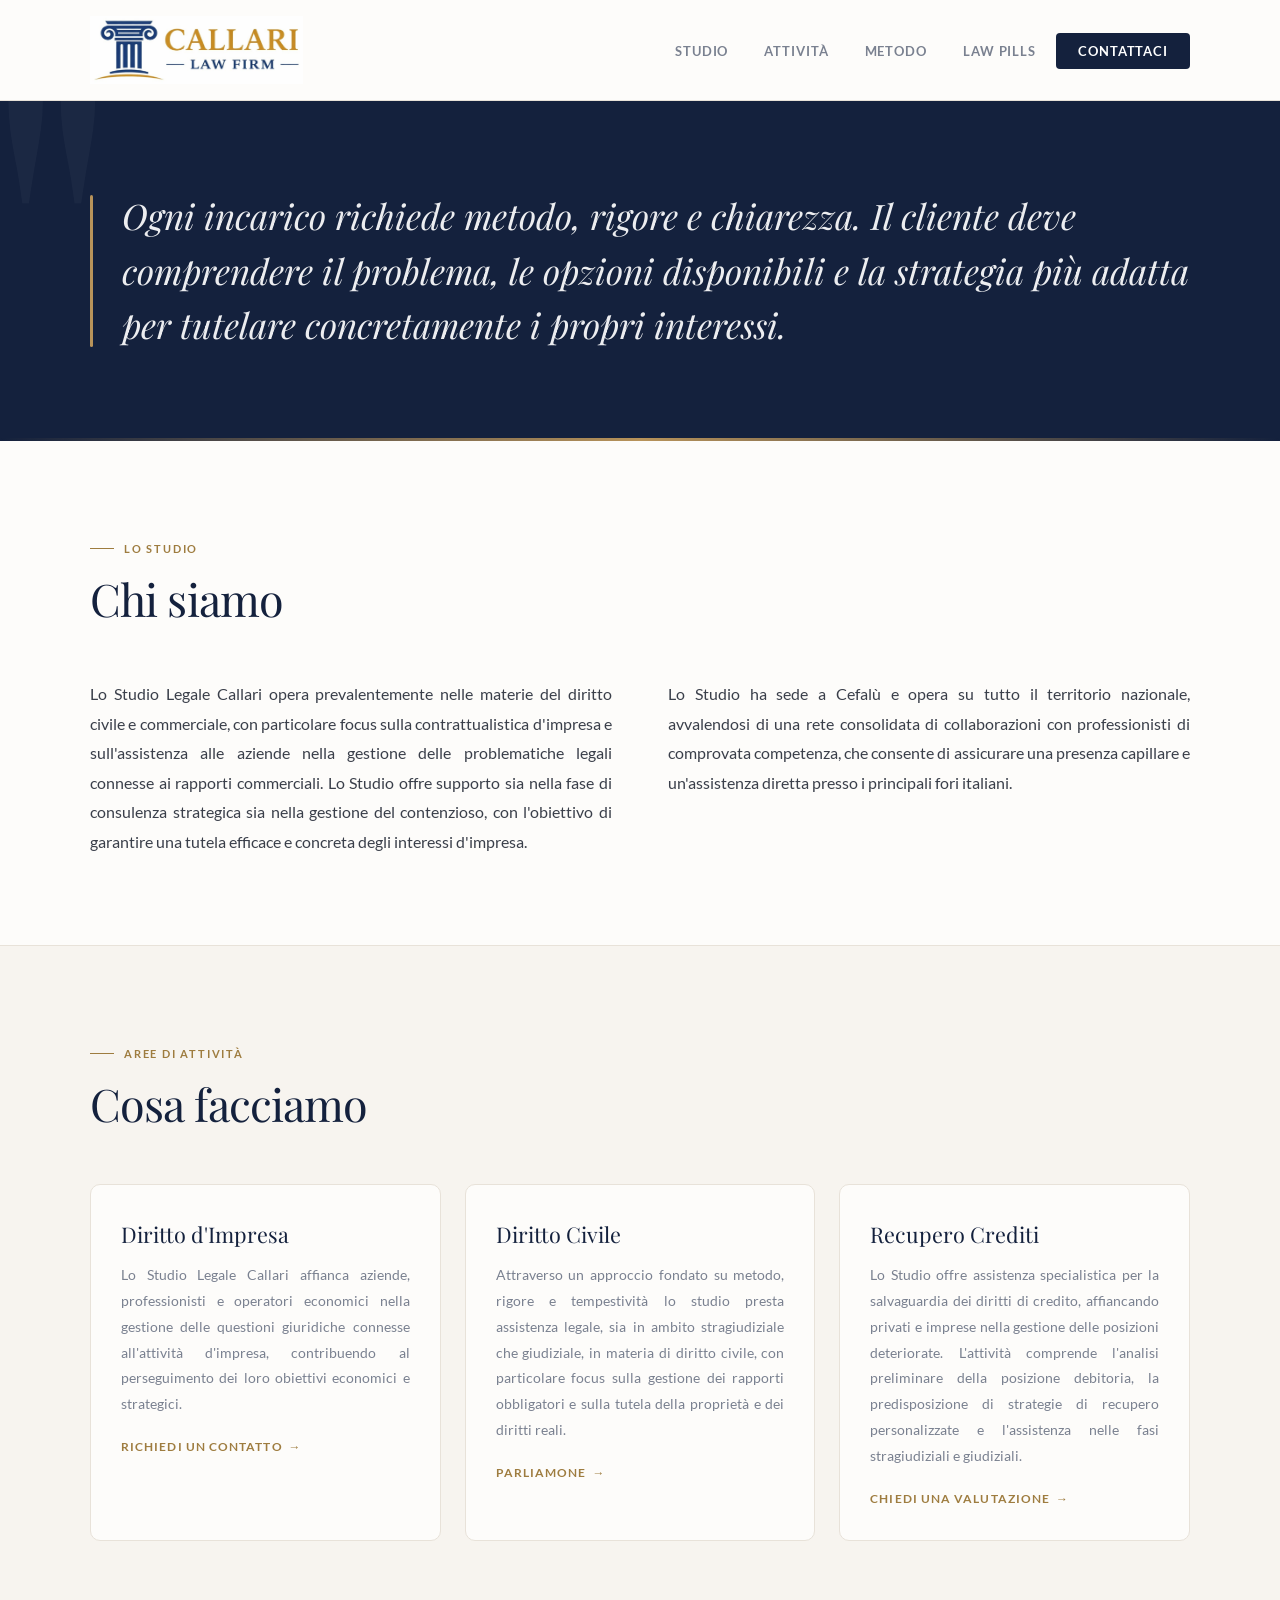
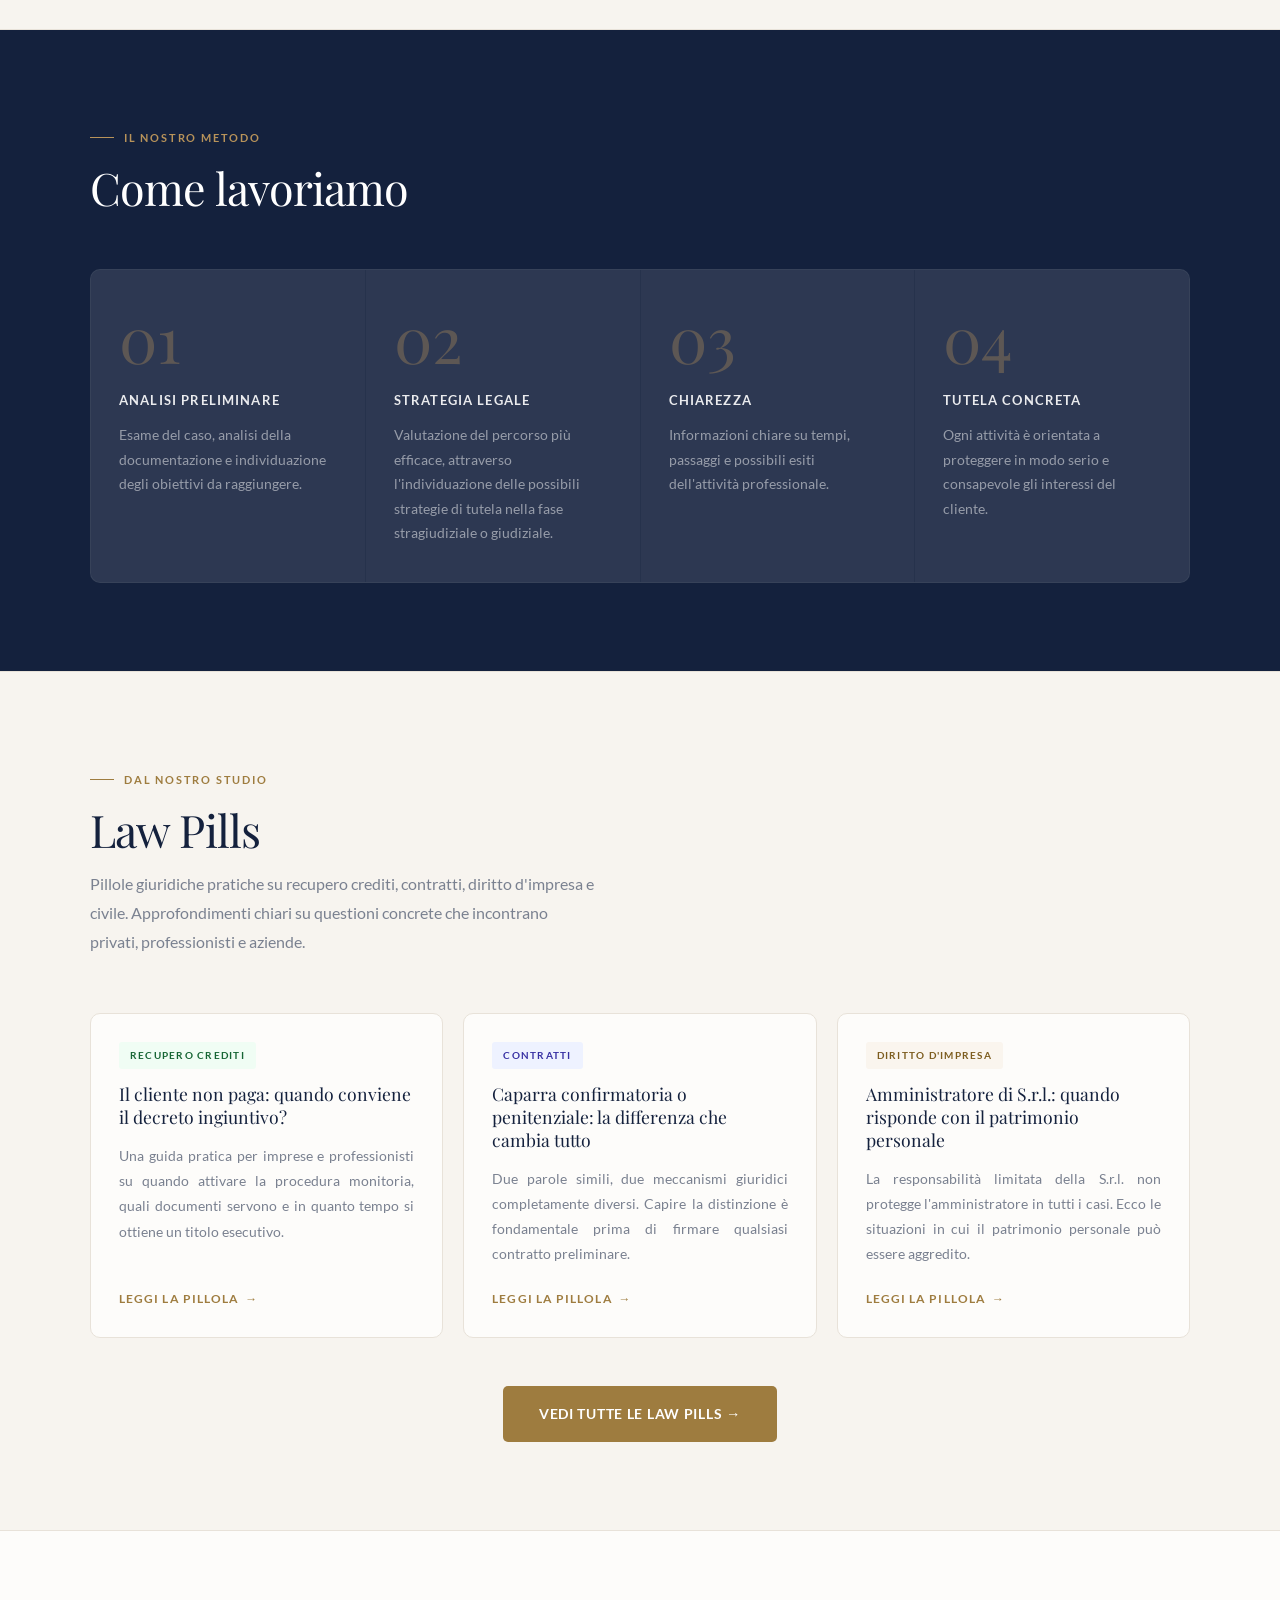
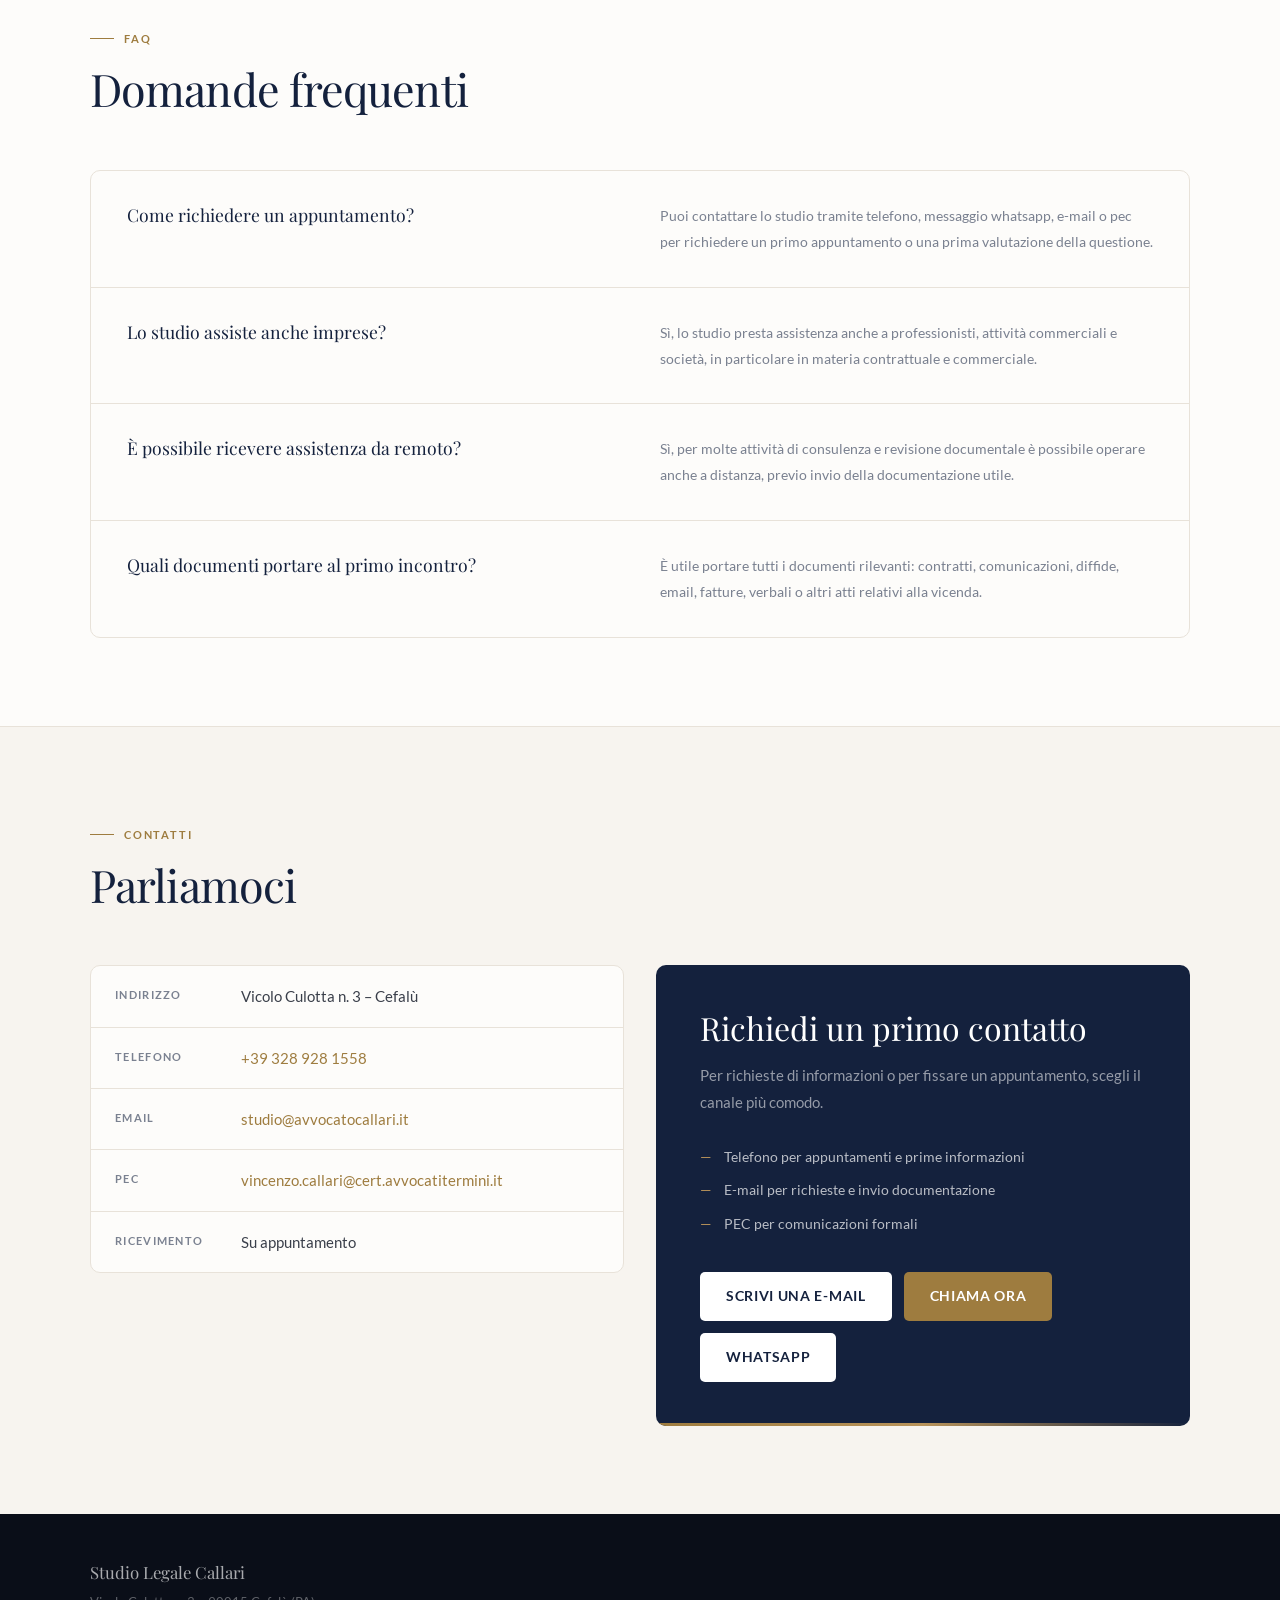
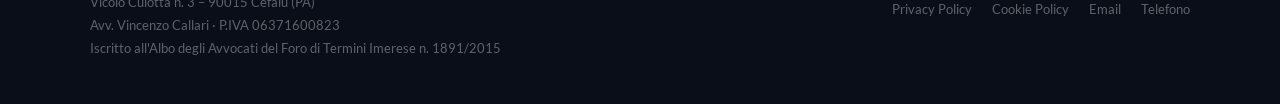
==== commit 55a6ae8a: "Add files via upload" ====
--- a/index.html
+++ b/index.html
@@ -411,6 +411,42 @@
     }
     .pill-card:hover { transform: translateY(-3px); box-shadow: 0 12px 36px rgba(14,17,23,.07); }
 
+    /* Pill cards cliccabili (vetrina con link agli articoli completi) */
+    .pill-card--link {
+      text-decoration: none;
+      color: inherit;
+      cursor: pointer;
+    }
+    .pill-card--link:hover {
+      transform: translateY(-4px);
+      box-shadow: 0 16px 40px rgba(14,17,23,.1);
+      border-color: var(--gold-mid);
+    }
+    .pill-readmore {
+      display: inline-flex;
+      align-items: center;
+      gap: 6px;
+      margin-top: 8px;
+      font-size: .75rem;
+      font-weight: 700;
+      letter-spacing: .09em;
+      text-transform: uppercase;
+      color: var(--gold);
+      transition: gap .2s;
+    }
+    .pill-card--link:hover .pill-readmore { gap: 12px; }
+    .pill-readmore::after { content: '→'; }
+
+    .pills-cta {
+      display: flex;
+      justify-content: center;
+      margin-top: 48px;
+    }
+    .pills-cta .btn-gold {
+      padding: 16px 36px;
+      font-size: .9rem;
+    }
+
     .pill-tag {
       display: inline-block;
       font-size: .65rem;
@@ -730,39 +766,30 @@
     <div class="section-head">
       <div class="section-label">Dal nostro studio</div>
       <h2 class="section-title">Law Pills</h2>
-      <p class="section-sub">Curiosità, massime e principi giuridici in pillole.</p>
+      <p class="section-sub">Pillole giuridiche pratiche su recupero crediti, contratti, diritto d'impresa e civile. Approfondimenti chiari su questioni concrete che incontrano privati, professionisti e aziende.</p>
     </div>
     <div class="pills-grid">
-      <div class="pill-card">
-        <span class="pill-tag pill-tag--massima">Massima</span>
-        <h3 class="pill-title">Chi tace non sempre acconsente</h3>
-        <p class="pill-text">Nel diritto dei contratti, il silenzio non equivale ad accettazione, salvo che la legge o gli usi lo prevedano diversamente. Prima di ritenere concluso un accordo, è sempre necessario verificare che vi sia stata una manifestazione di volontà chiara ed inequivoca.</p>
-      </div>
-      <div class="pill-card">
-        <span class="pill-tag pill-tag--curiosita">Curiosità</span>
-        <h3 class="pill-title">Il contratto scritto non è sempre obbligatorio</h3>
-        <p class="pill-text">In Italia, la forma scritta è richiesta solo per alcune tipologie di contratti — come compravendite immobiliari o contratti di locazione ultranovennali. Per molti accordi commerciali, anche un accordo verbale è giuridicamente vincolante, seppur difficile da provare.</p>
-      </div>
-      <div class="pill-card">
-        <span class="pill-tag pill-tag--caso">Caso risolto</span>
-        <h3 class="pill-title">Clausola penale eccessiva? Si può ridurre</h3>
-        <p class="pill-text">In un recente incarico, il nostro studio ha ottenuto la riduzione giudiziale di una clausola penale contrattuale ritenuta manifestamente eccessiva rispetto al danno effettivamente subito. L'art. 1384 c.c. attribuisce al giudice questo potere di intervento.</p>
-      </div>
-      <div class="pill-card">
-        <span class="pill-tag pill-tag--massima">Massima</span>
-        <h3 class="pill-title">Il creditore ha l'obbligo di cooperare</h3>
-        <p class="pill-text">Secondo il principio di buona fede nell'esecuzione del contratto, il creditore non può aggravare inutilmente la posizione del debitore. Chi non collabora alla ricezione della prestazione può perdere il diritto agli interessi di mora.</p>
-      </div>
-      <div class="pill-card">
-        <span class="pill-tag pill-tag--curiosita">Curiosità</span>
-        <h3 class="pill-title">La PEC ha valore legale equiparato alla raccomandata</h3>
-        <p class="pill-text">Una comunicazione inviata tramite Posta Elettronica Certificata ha lo stesso valore probatorio di una raccomandata con ricevuta di ritorno. È lo strumento più efficace per notifiche, diffide e comunicazioni formali in ambito professionale e commerciale.</p>
-      </div>
-      <div class="pill-card">
-        <span class="pill-tag pill-tag--caso">Caso risolto</span>
-        <h3 class="pill-title">Recupero credito senza ricorrere al tribunale</h3>
-        <p class="pill-text">Attraverso una strategia stragiudiziale mirata — diffida formale via PEC, analisi della solvibilità del debitore e proposta di accordo transattivo — lo studio ha ottenuto il recupero integrale del credito in meno di 60 giorni, evitando costi e tempi del contenzioso.</p>
-      </div>
+      <a class="pill-card pill-card--link" href="pillole/cliente-non-paga-decreto-ingiuntivo.html">
+        <span class="pill-tag pill-tag--caso">Recupero Crediti</span>
+        <h3 class="pill-title">Il cliente non paga: quando conviene il decreto ingiuntivo?</h3>
+        <p class="pill-text">Una guida pratica per imprese e professionisti su quando attivare la procedura monitoria, quali documenti servono e in quanto tempo si ottiene un titolo esecutivo.</p>
+        <span class="pill-readmore">Leggi la pillola</span>
+      </a>
+      <a class="pill-card pill-card--link" href="pillole/caparra-confirmatoria-penitenziale.html">
+        <span class="pill-tag pill-tag--massima">Contratti</span>
+        <h3 class="pill-title">Caparra confirmatoria o penitenziale: la differenza che cambia tutto</h3>
+        <p class="pill-text">Due parole simili, due meccanismi giuridici completamente diversi. Capire la distinzione è fondamentale prima di firmare qualsiasi contratto preliminare.</p>
+        <span class="pill-readmore">Leggi la pillola</span>
+      </a>
+      <a class="pill-card pill-card--link" href="pillole/amministratore-srl-responsabilita-personale.html">
+        <span class="pill-tag pill-tag--curiosita">Diritto d'Impresa</span>
+        <h3 class="pill-title">Amministratore di S.r.l.: quando risponde con il patrimonio personale</h3>
+        <p class="pill-text">La responsabilità limitata della S.r.l. non protegge l'amministratore in tutti i casi. Ecco le situazioni in cui il patrimonio personale può essere aggredito.</p>
+        <span class="pill-readmore">Leggi la pillola</span>
+      </a>
+    </div>
+    <div class="pills-cta">
+      <a class="btn btn-gold" href="law-pills.html">Vedi tutte le Law Pills →</a>
     </div>
   </div>
 </section>
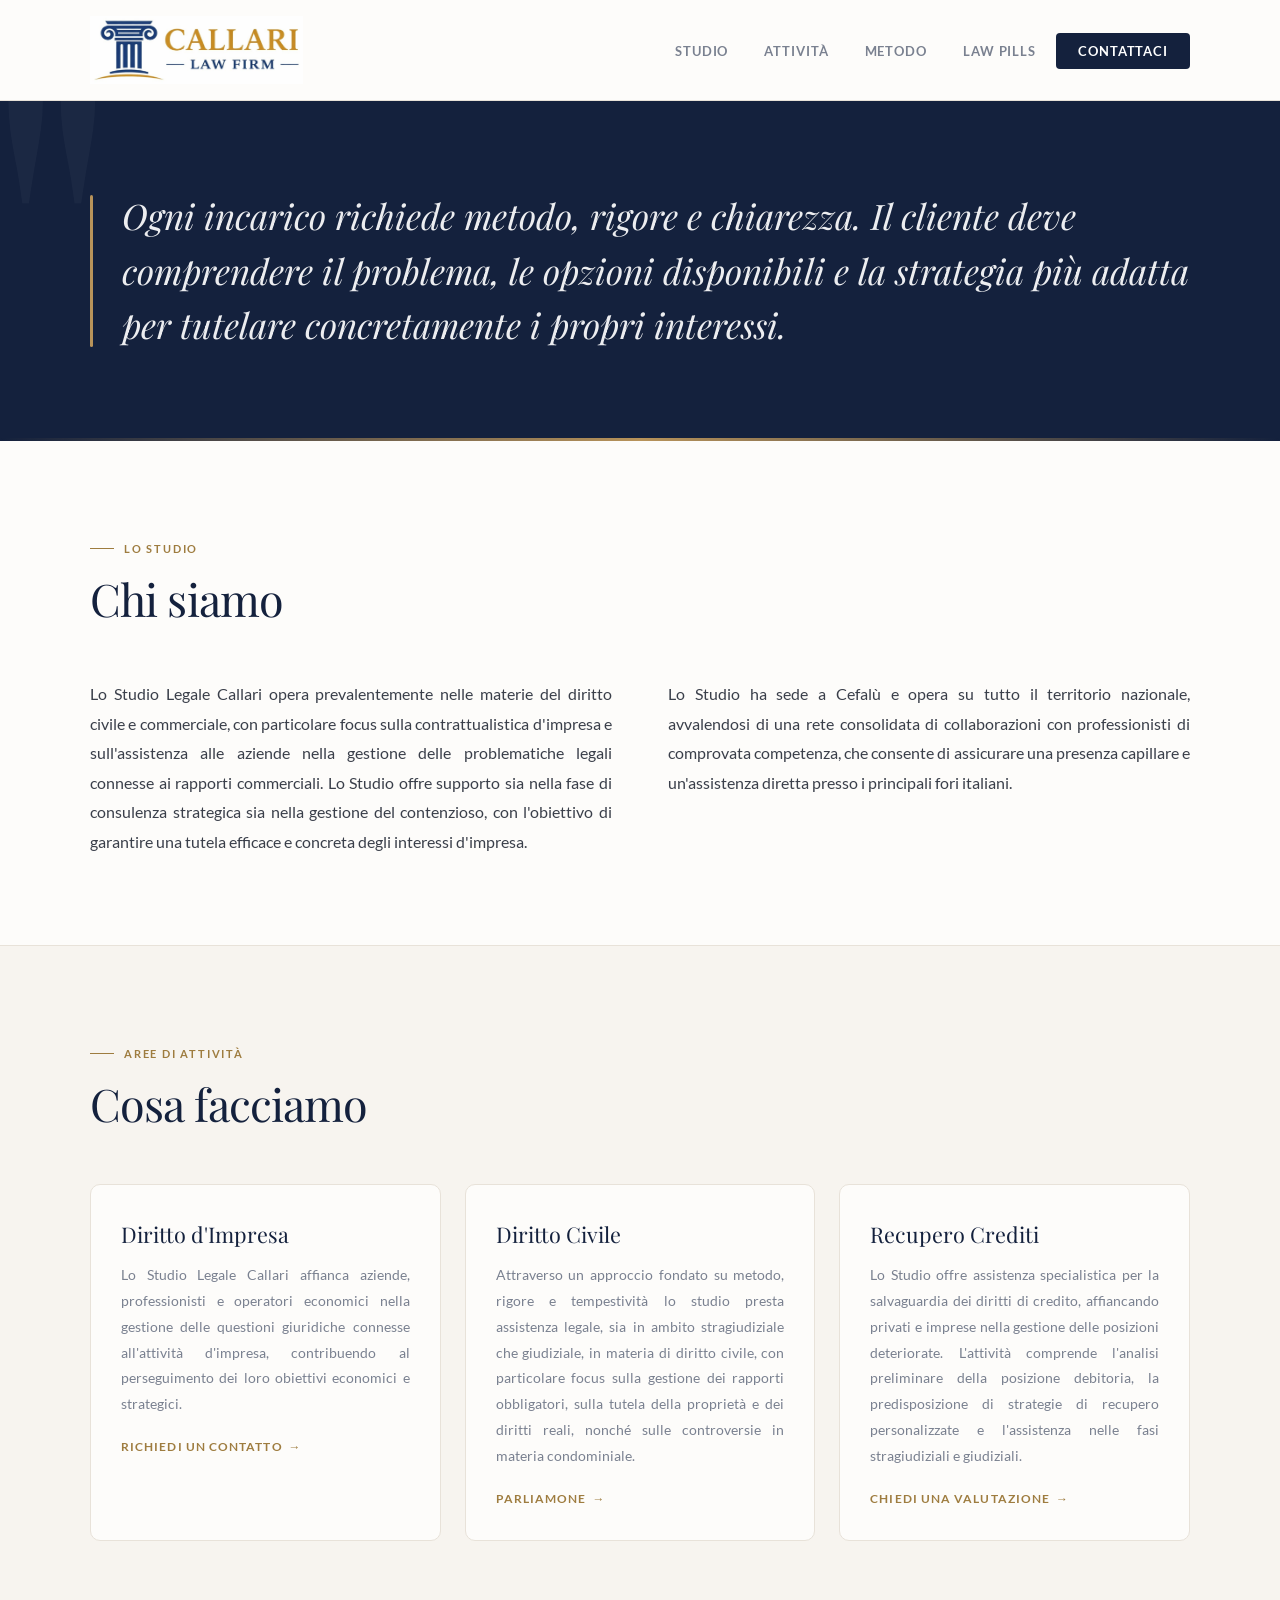
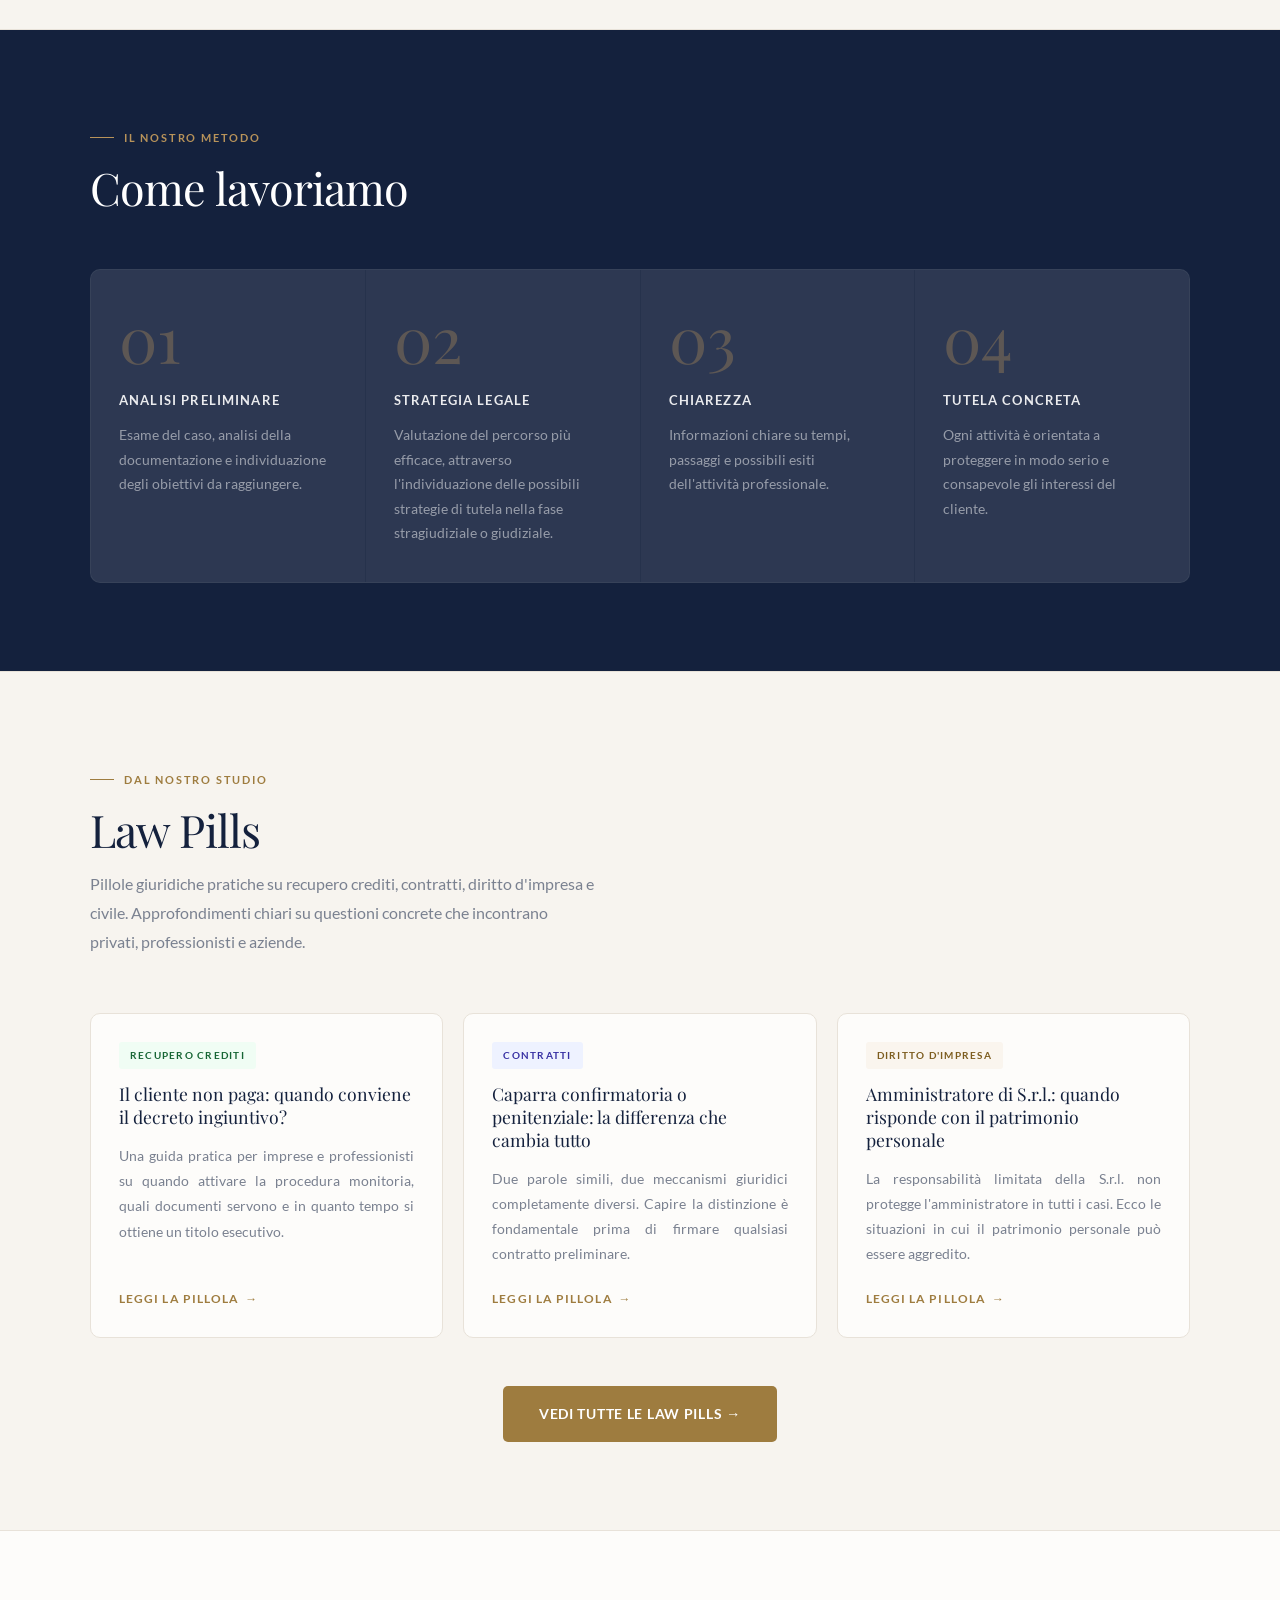
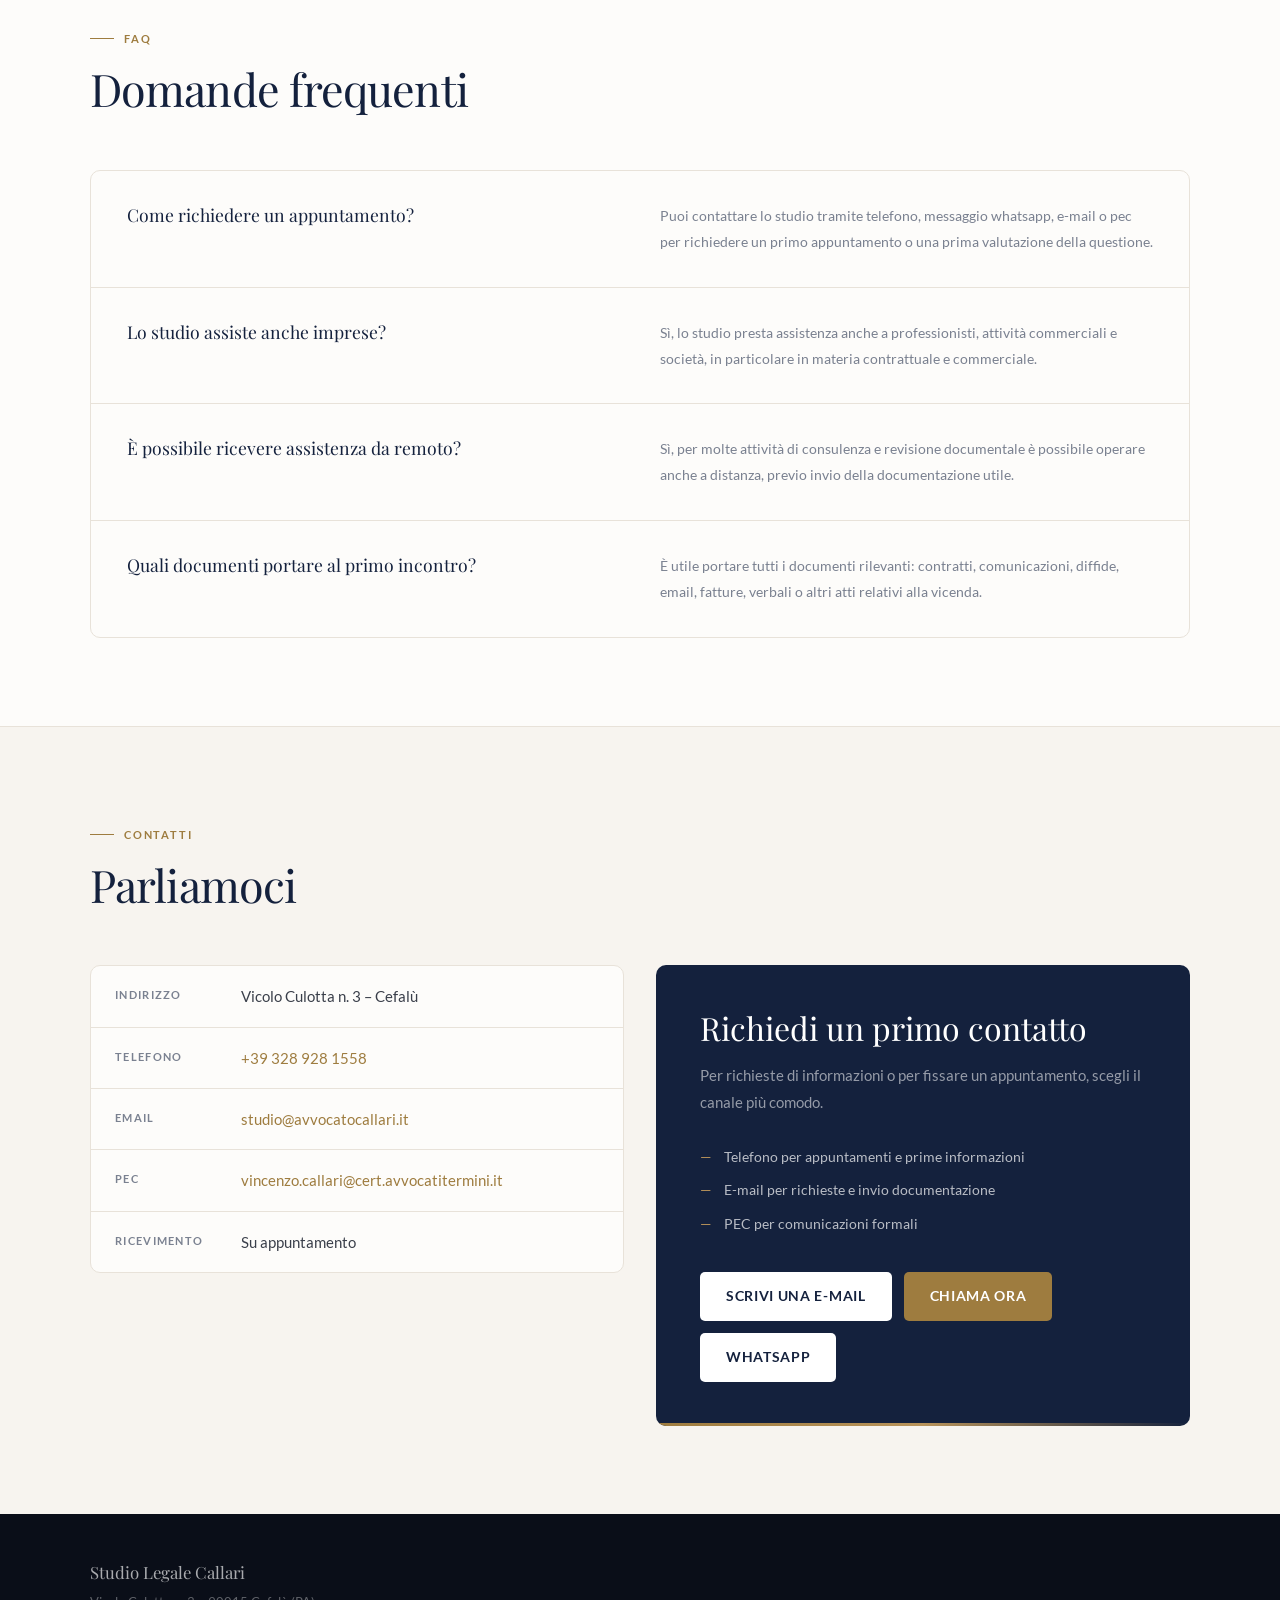
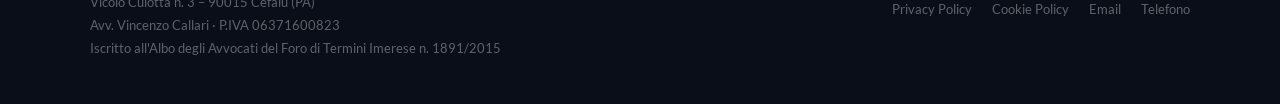
==== commit 74d04897: "Update index.html" ====
--- a/index.html
+++ b/index.html
@@ -7,8 +7,8 @@
 
   <!-- ═══ SEO META TAGS ═══ -->
   <title>Studio Legale Callari Cefalù | Avvocato Diritto Civile e Commerciale</title>
-  <meta name="description" content="Studio Legale Callari a Cefalù (PA). Assistenza legale in diritto civile, diritto d'impresa, contrattualistica commerciale e recupero crediti. Consulenza per privati, professionisti e aziende su tutto il territorio nazionale." />
-  <meta name="keywords" content="avvocato cefalù, studio legale cefalù, avvocato civilista cefalù, avvocato palermo, diritto d'impresa, recupero crediti, contrattualistica, avvocato callari" />
+  <meta name="description" content="Studio Legale Callari a Cefalù (PA). Assistenza legale in diritto civile, diritto d'impresa, contrattualistica commerciale, recupero crediti e diritto condominiale. Consulenza per privati, professionisti e aziende su tutto il territorio nazionale." />
+  <meta name="keywords" content="avvocato cefalù, studio legale cefalù, avvocato civilista cefalù, avvocato palermo, diritto d'impresa, recupero crediti, contrattualistica, diritto condominiale, avvocato callari" />
   <meta name="author" content="Studio Legale Callari" />
   <meta name="robots" content="index, follow" />
   <link rel="canonical" href="https://avvocatocallari.it/" />
@@ -70,7 +70,8 @@
       "Diritto Civile",
       "Diritto d'Impresa",
       "Contrattualistica Commerciale",
-      "Recupero Crediti"
+      "Recupero Crediti",
+      "Diritto Condominiale"
     ],
     "founder": {
       "@type": "Person",
@@ -716,7 +717,7 @@
       </div>
       <div class="svc">
         <h3>Diritto Civile</h3>
-        <p>Attraverso un approccio fondato su metodo, rigore e tempestività lo studio presta assistenza legale, sia in ambito stragiudiziale che giudiziale, in materia di diritto civile, con particolare focus sulla gestione dei rapporti obbligatori e sulla tutela della proprietà e dei diritti reali.</p>
+        <p>Attraverso un approccio fondato su metodo, rigore e tempestività lo studio presta assistenza legale, sia in ambito stragiudiziale che giudiziale, in materia di diritto civile, con particolare focus sulla gestione dei rapporti obbligatori, sulla tutela della proprietà e dei diritti reali, nonché sulle controversie in materia condominiale.</p>
         <a class="svc-link" href="#contatti">Parliamone</a>
       </div>
       <div class="svc">
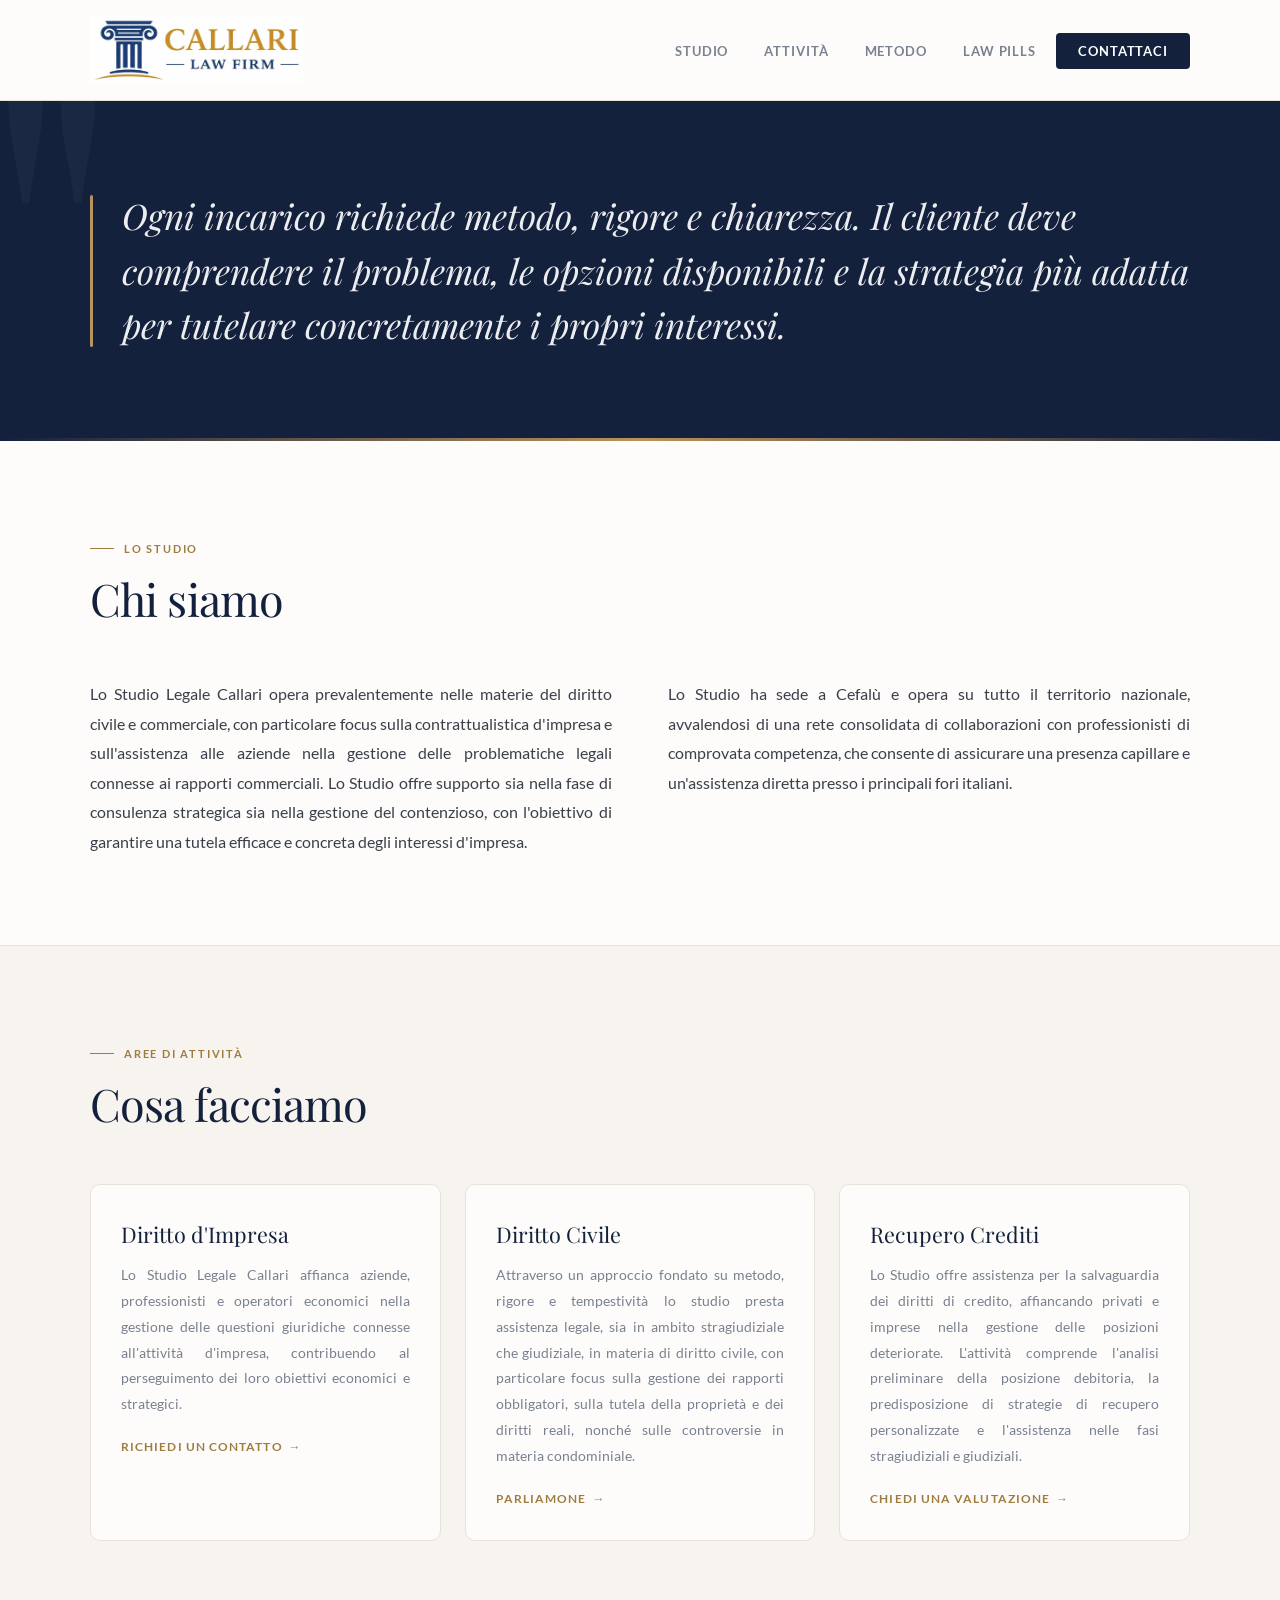
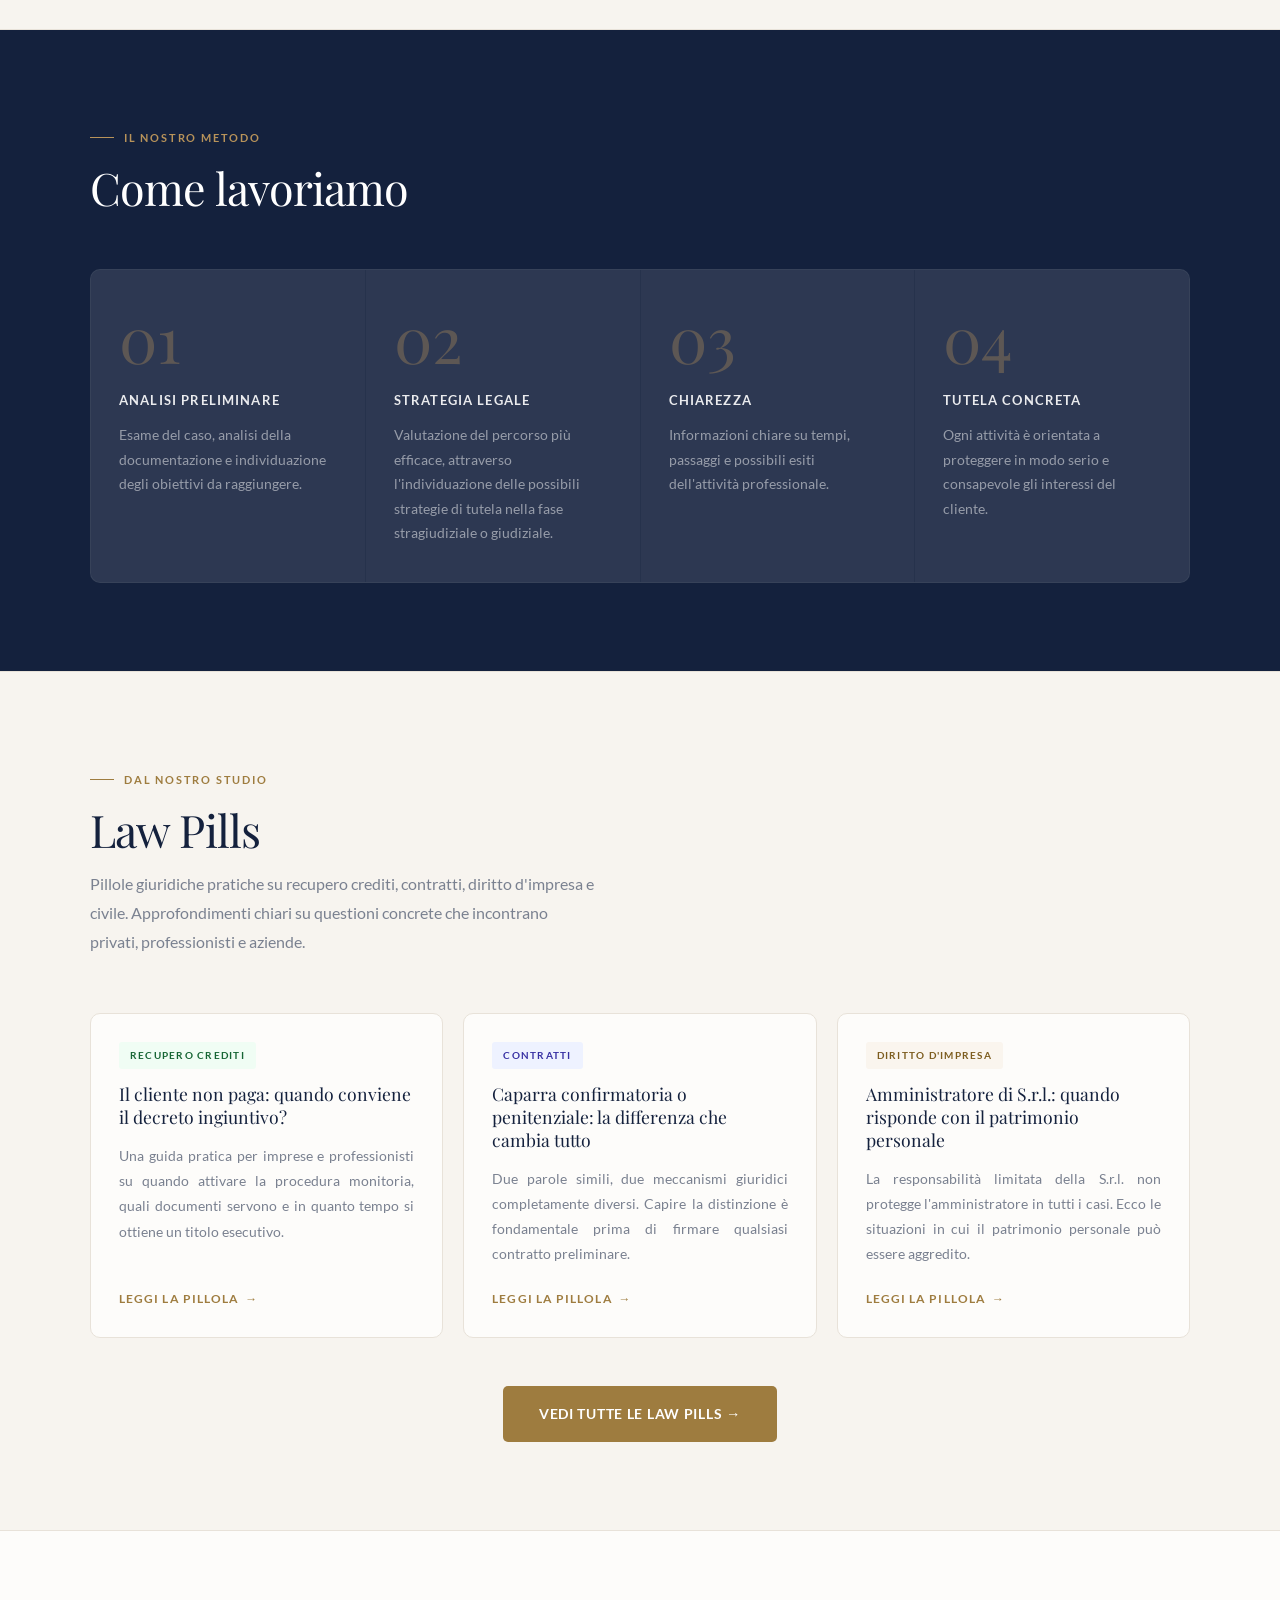
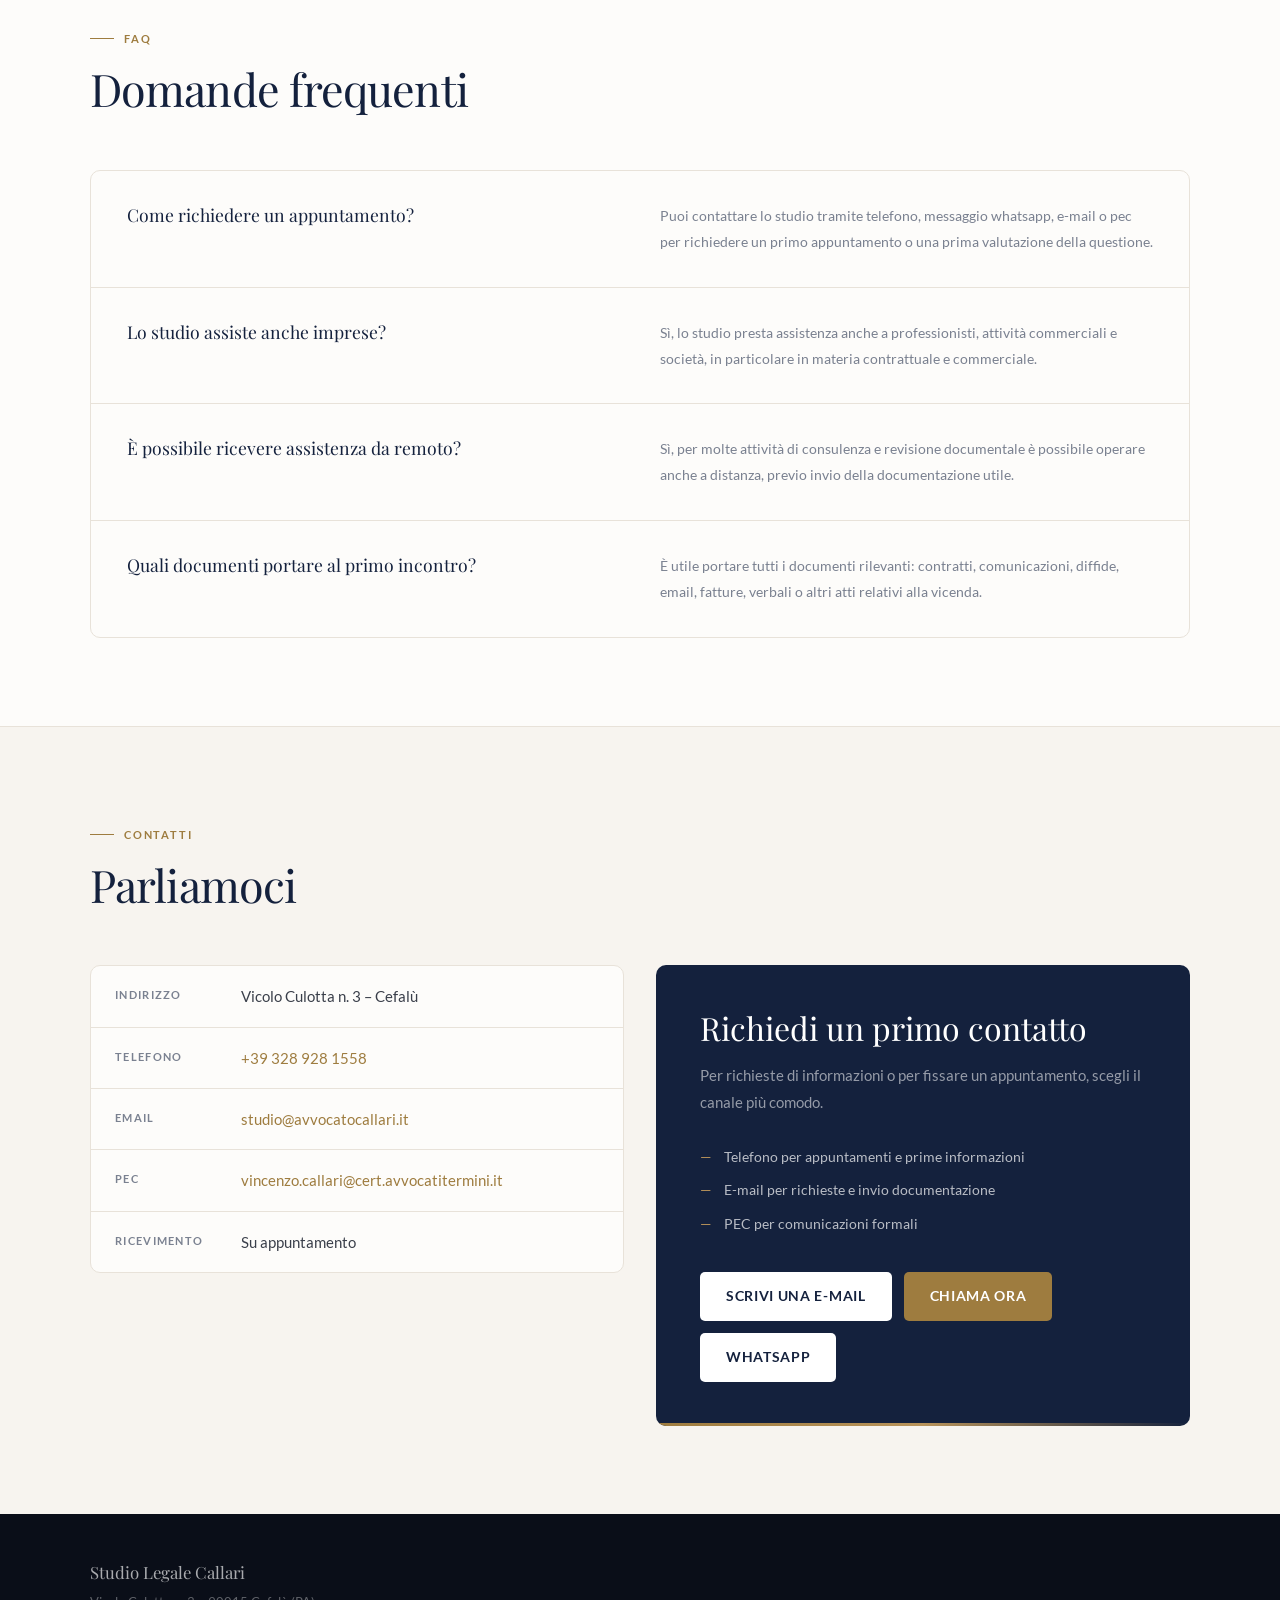
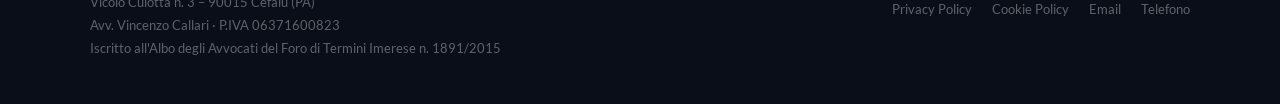
==== commit 291d1bb5: "Update index.html" ====
--- a/index.html
+++ b/index.html
@@ -722,7 +722,7 @@
       </div>
       <div class="svc">
         <h3>Recupero Crediti</h3>
-        <p>Lo Studio offre assistenza specialistica per la salvaguardia dei diritti di credito, affiancando privati e imprese nella gestione delle posizioni deteriorate. L'attività comprende l'analisi preliminare della posizione debitoria, la predisposizione di strategie di recupero personalizzate e l'assistenza nelle fasi stragiudiziali e giudiziali.</p>
+        <p>Lo Studio offre assistenza per la salvaguardia dei diritti di credito, affiancando privati e imprese nella gestione delle posizioni deteriorate. L'attività comprende l'analisi preliminare della posizione debitoria, la predisposizione di strategie di recupero personalizzate e l'assistenza nelle fasi stragiudiziali e giudiziali.</p>
         <a class="svc-link" href="#contatti">Chiedi una valutazione</a>
       </div>
     </div>
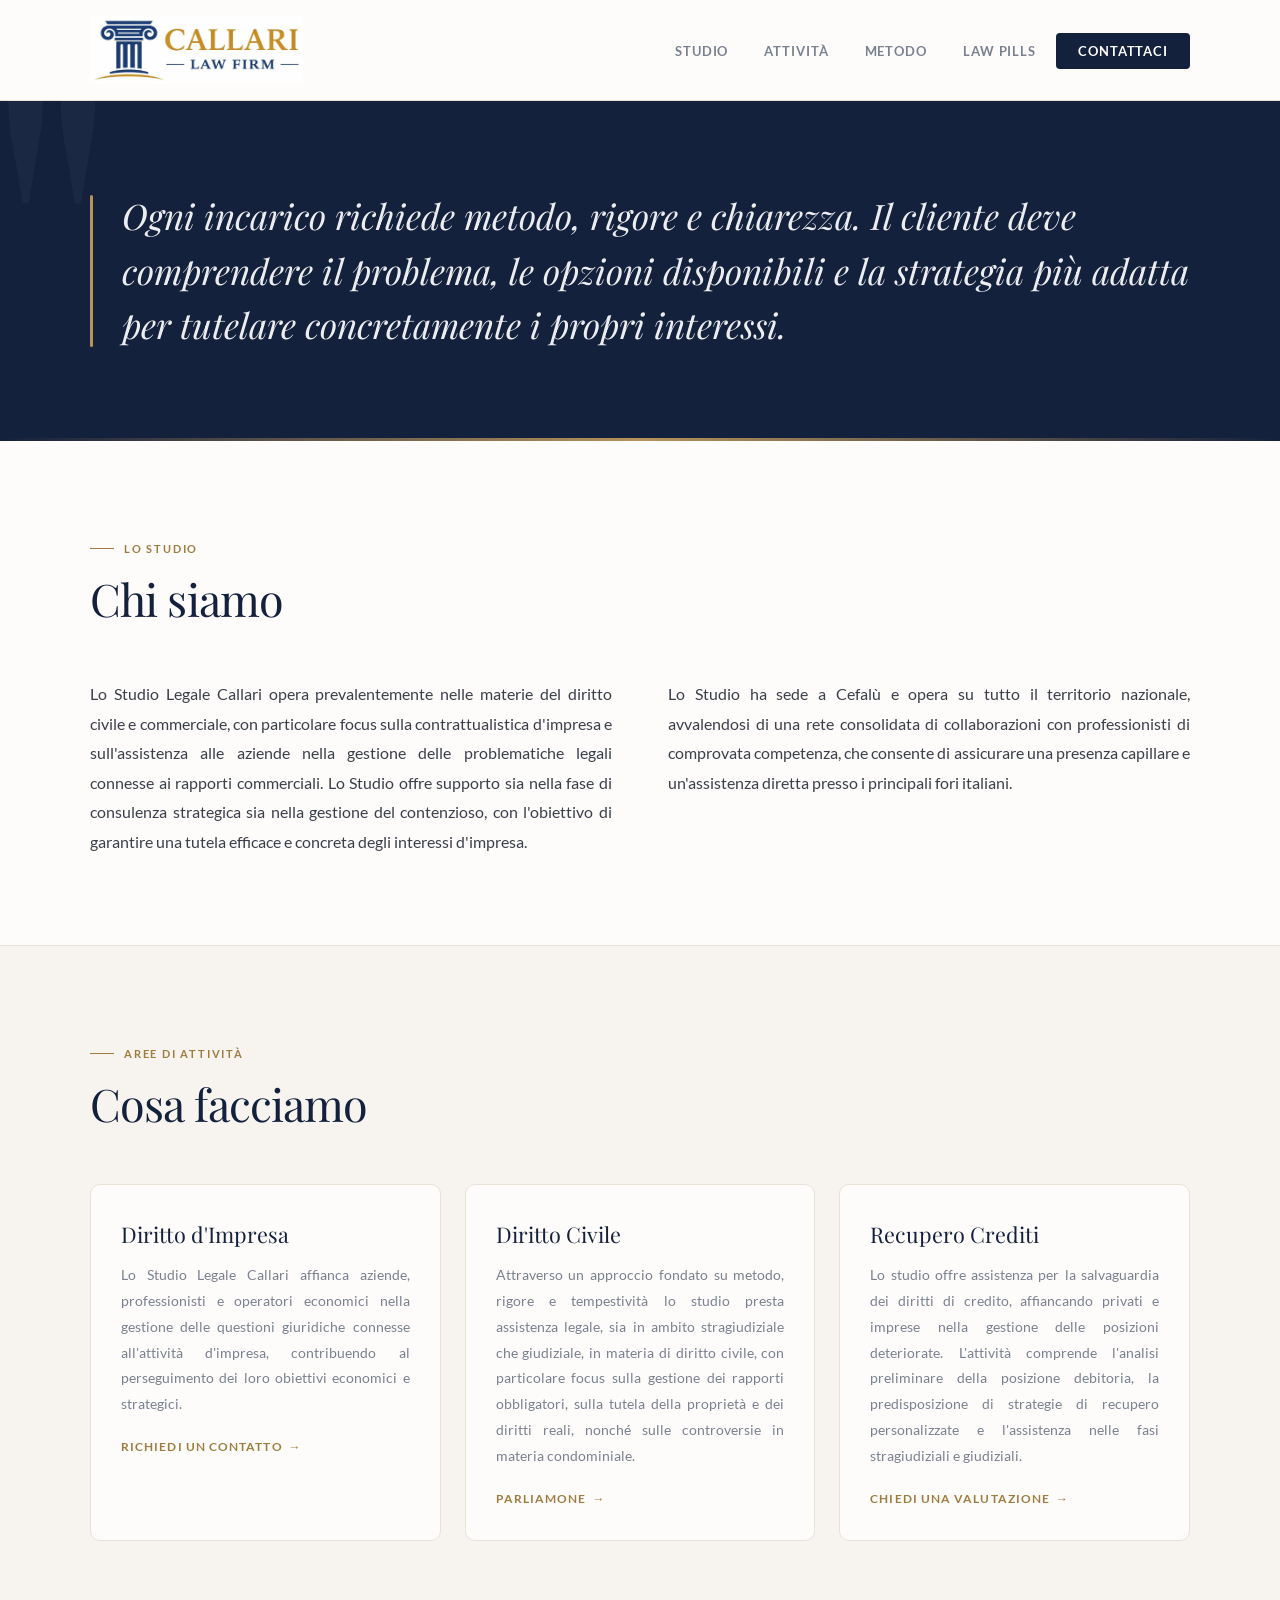
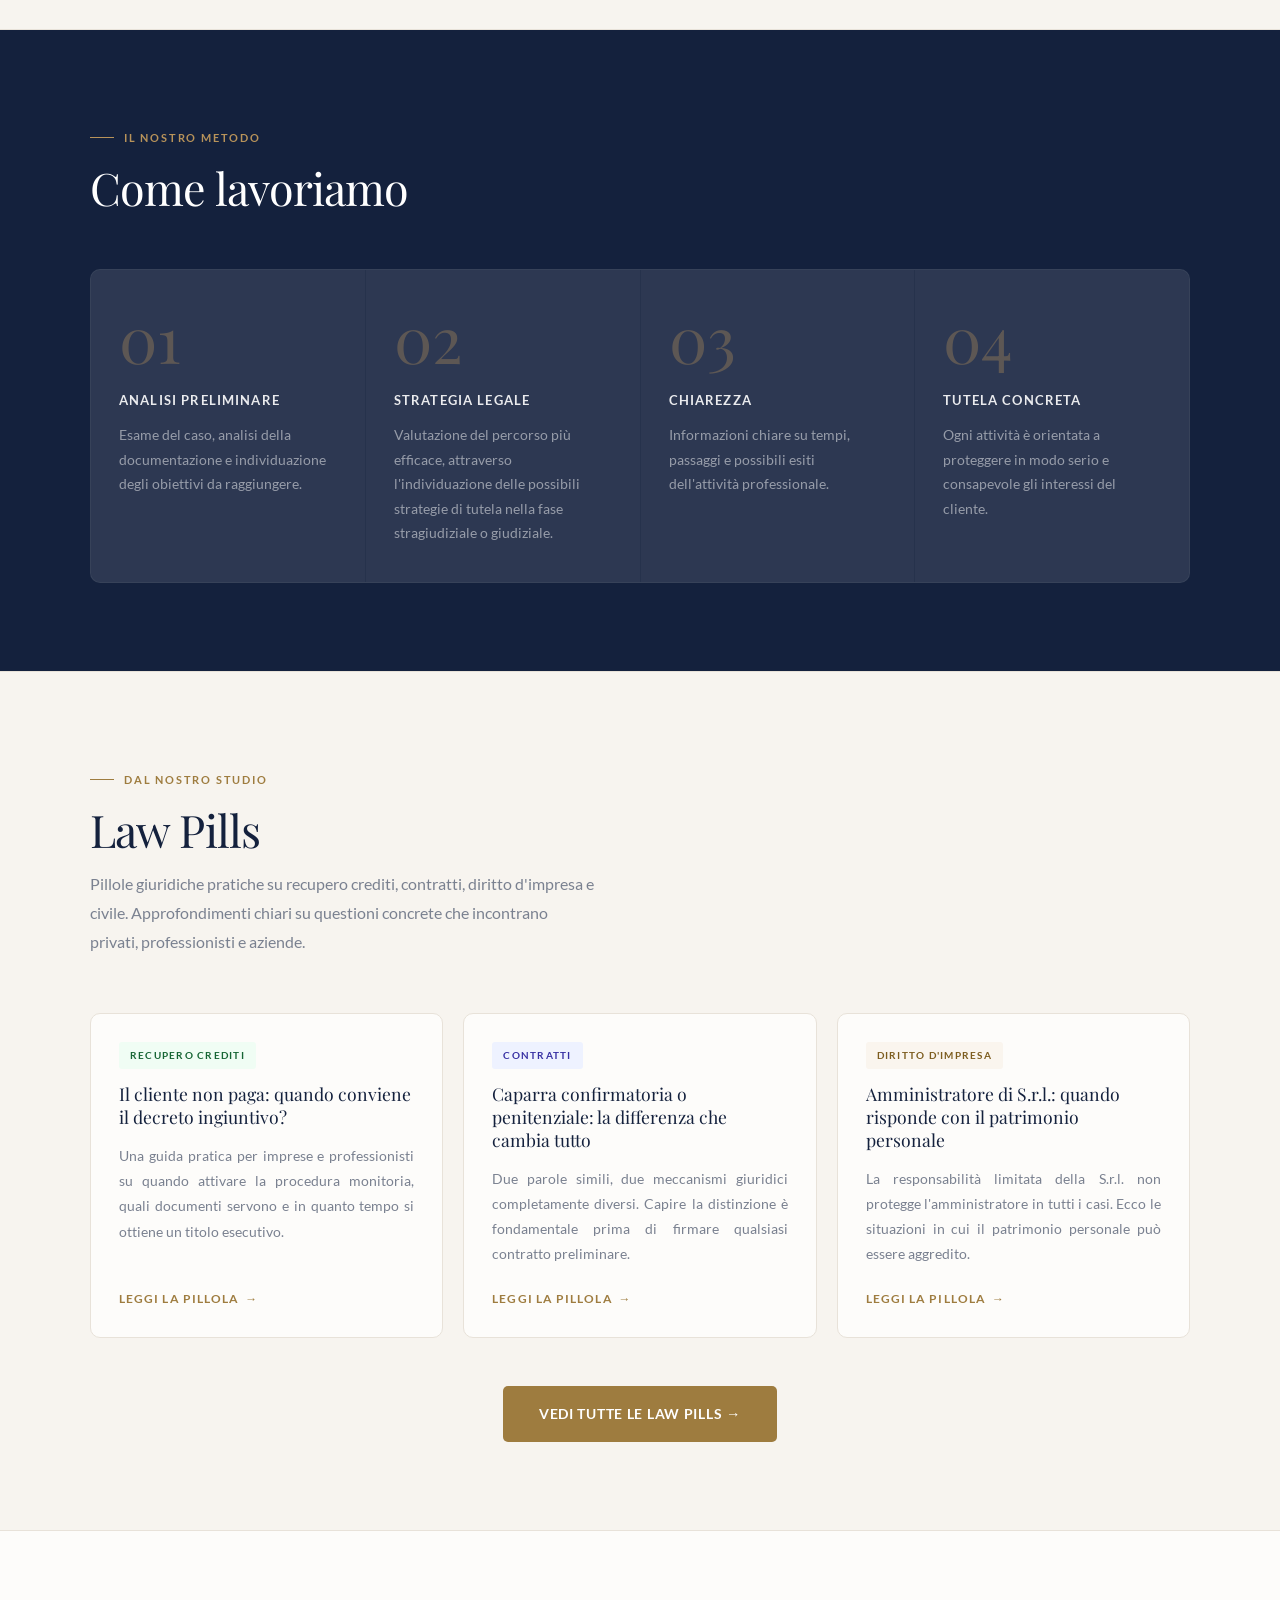
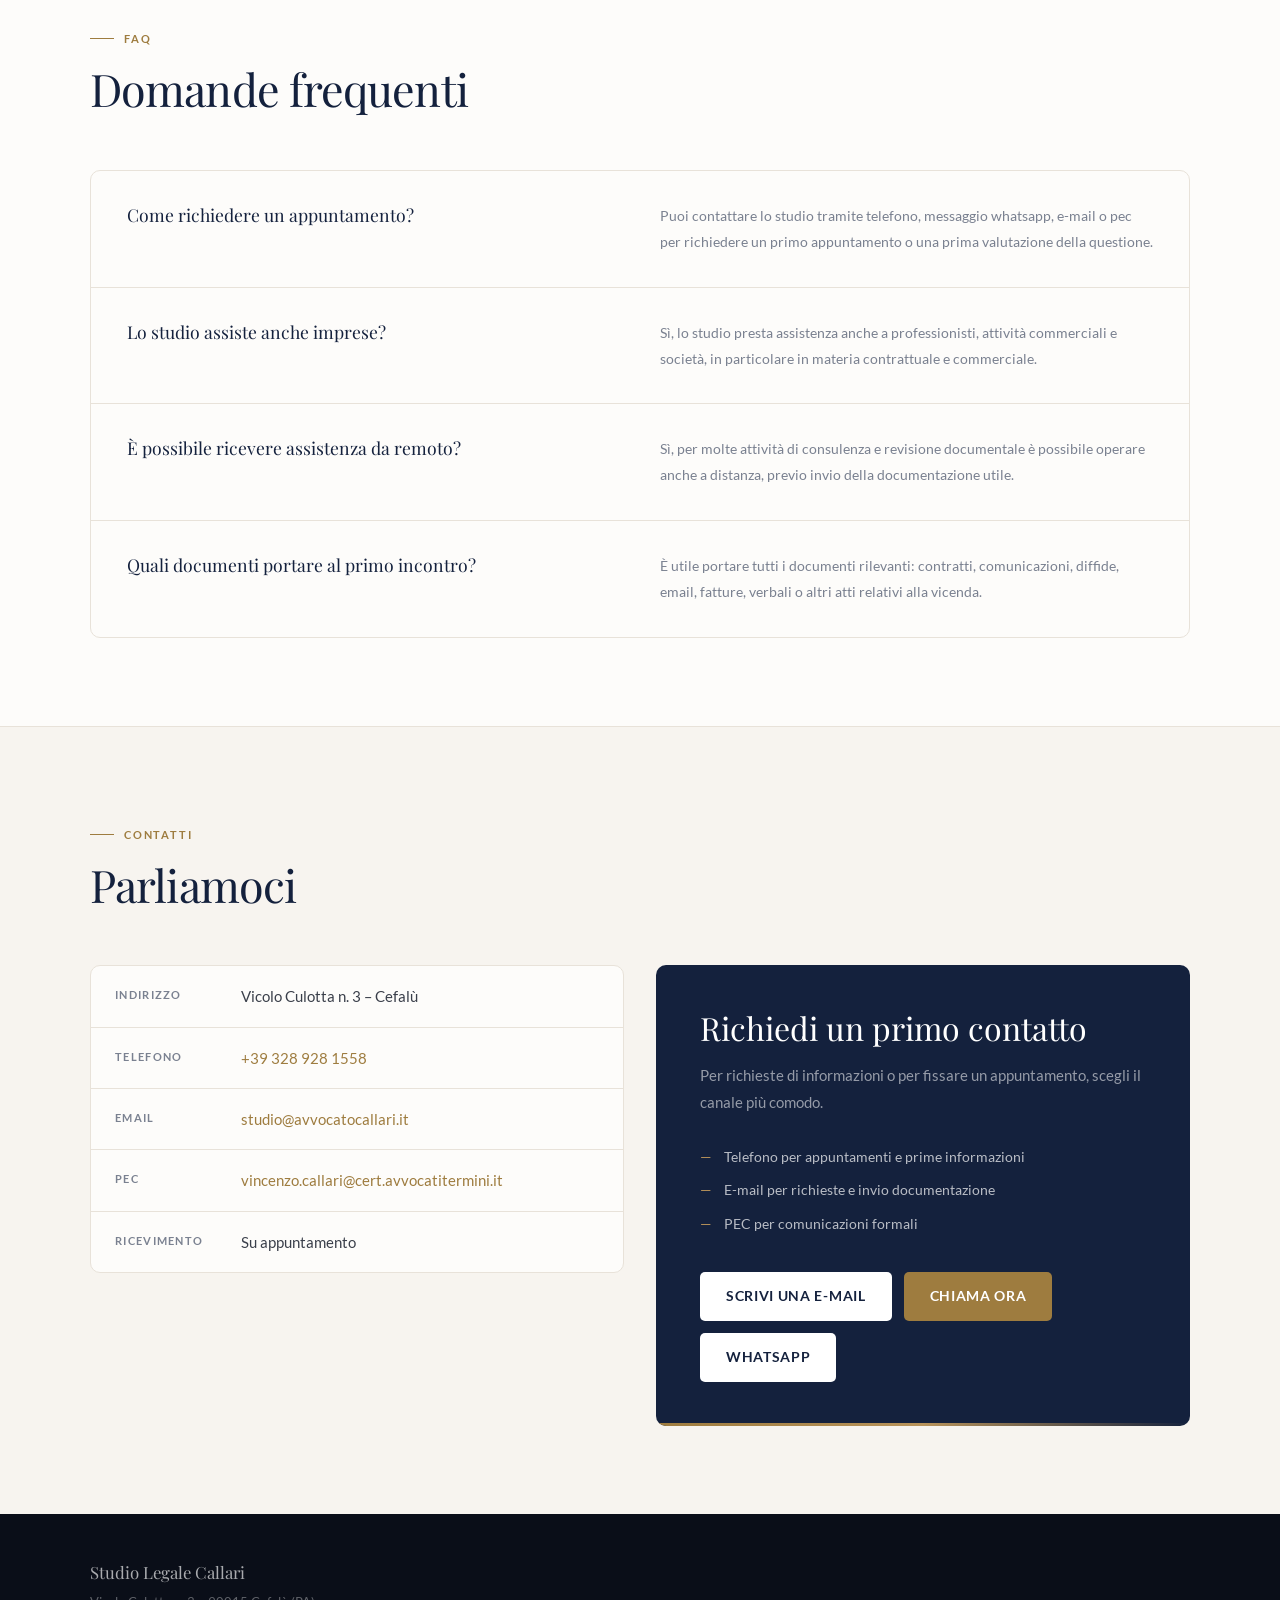
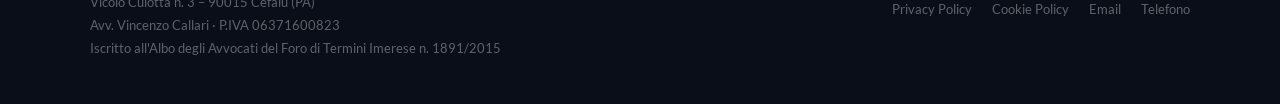
==== commit 8b71aa20: "Update index.html" ====
--- a/index.html
+++ b/index.html
@@ -722,7 +722,7 @@
       </div>
       <div class="svc">
         <h3>Recupero Crediti</h3>
-        <p>Lo Studio offre assistenza per la salvaguardia dei diritti di credito, affiancando privati e imprese nella gestione delle posizioni deteriorate. L'attività comprende l'analisi preliminare della posizione debitoria, la predisposizione di strategie di recupero personalizzate e l'assistenza nelle fasi stragiudiziali e giudiziali.</p>
+        <p>Lo studio offre assistenza per la salvaguardia dei diritti di credito, affiancando privati e imprese nella gestione delle posizioni deteriorate. L'attività comprende l'analisi preliminare della posizione debitoria, la predisposizione di strategie di recupero personalizzate e l'assistenza nelle fasi stragiudiziali e giudiziali.</p>
         <a class="svc-link" href="#contatti">Chiedi una valutazione</a>
       </div>
     </div>
